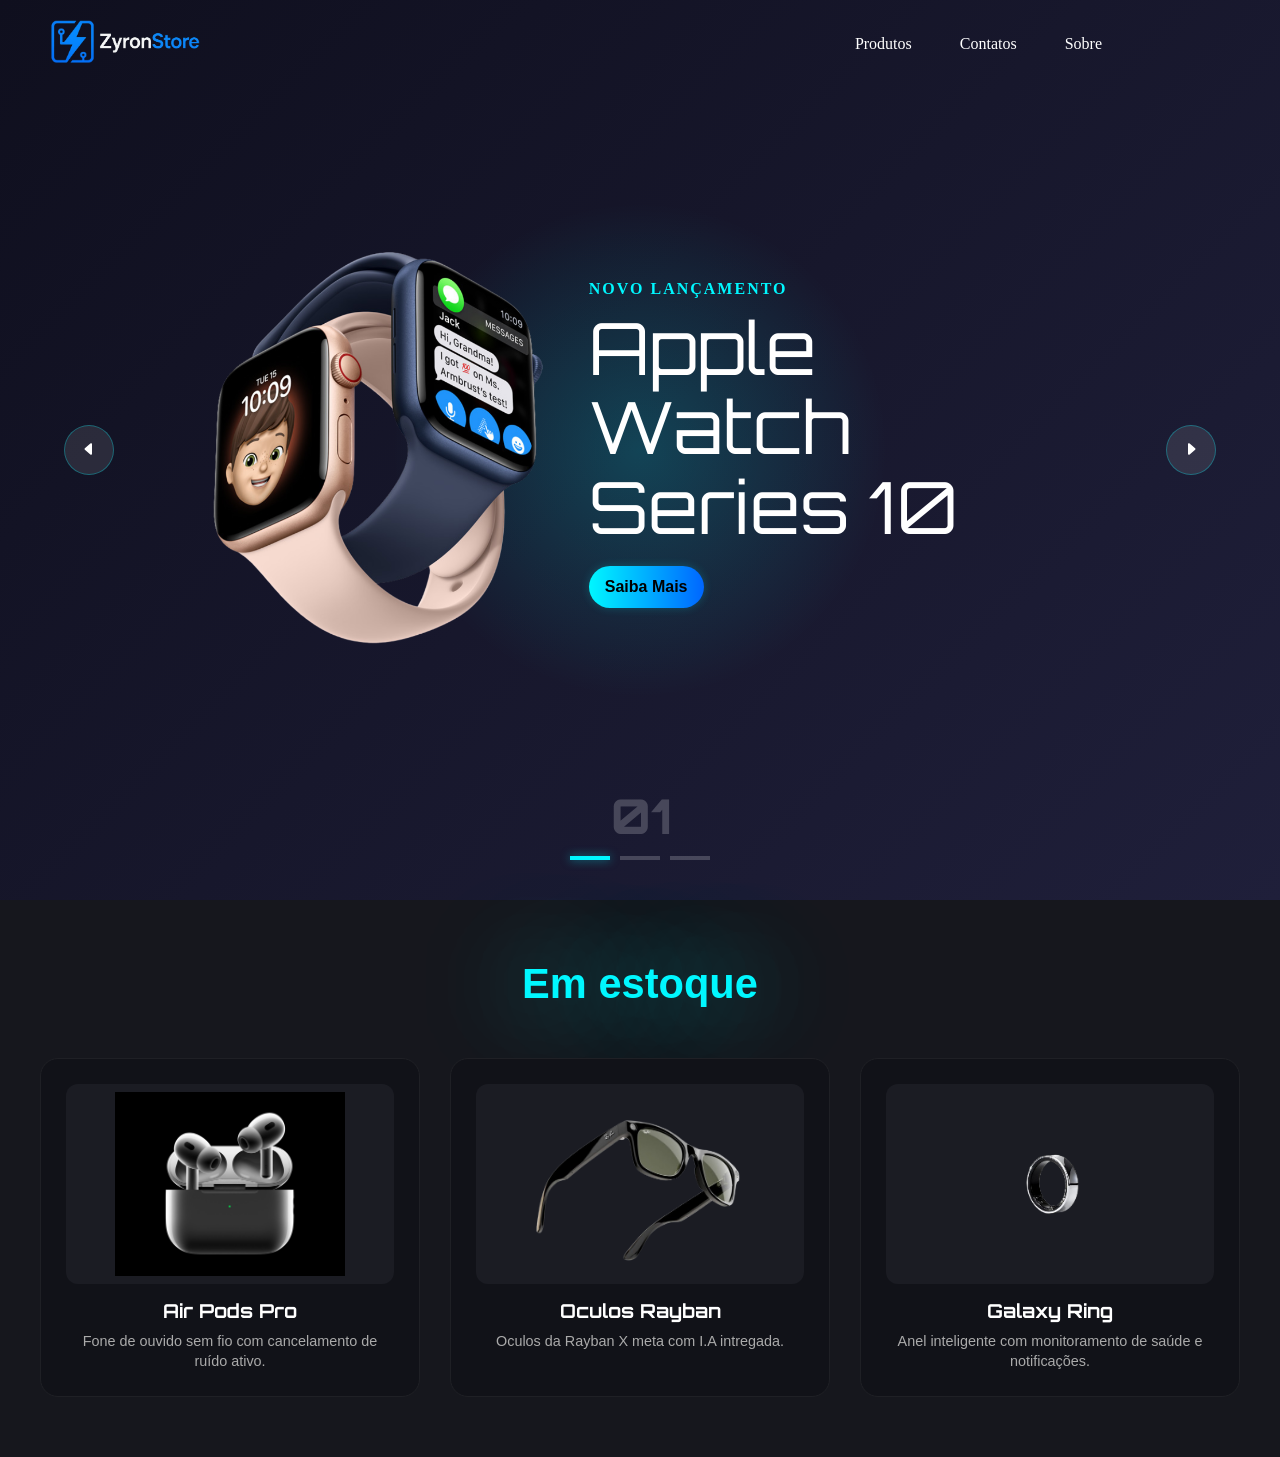
==== index.html @ 561b1f8f "Atualização" ====
<!DOCTYPE html>
<html lang="pt-BR">

<head>
    <meta charset="UTF-8">
    <meta name="viewport" content="width=device-width, initial-scale=1.0">
    <title>ZyronStore Garantia e Qualidade</title>
    <link rel="preconnect" href="https://fonts.googleapis.com">
    <link rel="preconnect" href="https://fonts.gstatic.com" crossorigin>
    <link href="https://fonts.googleapis.com/css2?family=Orbitron:wght@400..900&display=swap" rel="stylesheet">
    <link rel="stylesheet" href="styles.css">
</head>

<body>
    <header>
        <div class="logo"><a href="/index.html"><img src="./imagens/logo da zyron.png" alt="Logotipo"></a></div>
        <nav>
            <ul>
                <li>Produtos</li>
                <li>Contatos</li>
                <li>Sobre</li>
            </ul>
        </nav>
    </header>

    <main class="container">

        <div class="list">

            <div class="item active">
                <div class="product-img">
                    <img src="./imagens/apple-watch.png" alt="apple-watch">
                </div>
                <div class="content">
                    <p class="product-tag">Novo Lançamento</p>
                    <p class="product-nome">Apple Watch Series 10</p>
                    <button class="btn">Saiba Mais </button>

                    <div class="description" aria-hidden="true">
                        O Apple Watch Series 10 traz desempenho melhorado, tela mais brilhante e novos sensores de saúde.
                    </div>
                </div>
            </div>

            <div class="item">
                <div class="product-img">
                    <img src="./imagens/air-pods.png" alt="air-pods-max">
                </div>
                <div class="content">
                    <p class="product-tag">Novo Lançamento</p>
                    <p class="product-nome">Air Pods Max</p>
                    <button class="btn">Saiba Mais</button>

                    <div class="description" aria-hidden="true">
                        AirPods Max com cancelamento de ruído avançado, áudio espacial e ajuste confortável.
                    </div>
                </div>
            </div>

            <div class="item">
                <div class="product-img">
                    <img src="./imagens/vision-pro.png" alt="vision-pro">
                </div>
                <div class="content">
                    <p class="product-tag">Novo Lançamento</p>
                    <p class="product-nome">Vision Pro</p>
                    <button class="btn">Saiba Mais</button>

                    <div class="description" aria-hidden="true">
                        Vision Pro: experiência imersiva com resolução superior e controles intuitivos.
                    </div>
                </div>
            </div>
        </div>

        <div class="arrow">
            <button class="arrow-btn" id="prev">
                <svg xmlns="http://www.w3.org/2000/svg" width="16" height="16" fill="#ffffff"
                    class="bi bi-caret-left-fill" viewBox="0 0 16 16">
                    <path
                        d="m3.86 8.753 5.482 4.796c.646.566 1.658.106 1.658-.753V3.204a1 1 0 0 0-1.659-.753l-5.48 4.796a1 1 0 0 0 0 1.506z" />
                </svg>
            </button>

            <button class="arrow-btn" id="next">
                <svg xmlns="http://www.w3.org/2000/svg" width="16" height="16" fill="#ffffff"
                    class="bi bi-caret-right-fill" viewBox="0 0 16 16">
                    <path
                        d="m12.14 8.753-5.482 4.796c-.646.566-1.658.106-1.658-.753V3.204a1 1 0 0 1 1.659-.753l5.48 4.796a1 1 0 0 1 0 1.506z" />
                </svg>
            </button>
        </div>

        <div class="indicators">
            <div class="number">01</div>
            <div class="dots">
                <div class="dot active"></div>
                <div class="dot"></div>
                <div class="dot"></div>
            </div>
        </div>

<section class="estoque-section">
  <div class="estoque-container">

    <h2 class="estoque-title">Em estoque</h2>

    <div class="estoque-grid">

      <div class="produto-card">
        <div class="produto-img">
          <img src="/imagens/AirPodsPro.jpg" alt="Air Pods Pro">
        </div>

        <h3 class="produto-nome">Air Pods Pro</h3>

        <p class="produto-desc">
          Fone de ouvido sem fio com cancelamento de ruído ativo.
        </p>
      </div>

      <!-- Produto 2 -->
      <div class="produto-card">
        <div class="produto-img">
          <img src="/imagens/RayBan.png" alt="Oculos Rayban">
        </div>

        <h3 class="produto-nome">Oculos Rayban</h3>

        <p class="produto-desc">
          Oculos da Rayban X meta com I.A intregada.
        </p>
      </div>

      <!-- Produto 3 -->
      <div class="produto-card">
        <div class="produto-img">
          <img src="/imagens/GalaxyRing.png" alt="Galaxy Ring">
        </div>

        <h3 class="produto-nome">Galaxy Ring</h3>

        <p class="produto-desc">
            Anel inteligente com monitoramento de saúde e notificações.
        </p>
      </div>

    </div>
  </div>
</section>
    </main>
</body>
<script src="script.js"></script>

</html>
---- styles.css ----
* {
    margin: 0;
    padding: 0;
    box-sizing: border-box;
    list-style: none;
    font-family: "Montserrat" sans-serif;
}

body {
    background-color: #0f0f1e;
    color: #ffffff;
    font-size: 16px;

    /* Não deixa rolar pra baixo depois tira */

}

header {
    position: fixed;
    top: 0;
    width: 90vw;
    padding: 20px 50px;
    display: flex;
    justify-content: space-between;
    align-items: center;
    z-index: 3;

}


.container {
    height: 100vh;
    position: relative;
    background: linear-gradient(135deg, #0f0f1e 0%, #1f1f3a 100%);
    /* Não deixa rolar pra baixo depois tira */
}

.container::before {
    content: '';
    position: absolute;
    width: 500px;
    height: 500px;
    border-radius: 50%;
    background: radial-gradient(circle at center, rgba(0, 247, 255, 0.2) 0%, rgba(15, 15, 30, 0)70%);
    top: 50%;
    left: 50%;
    transform: translate(-50%, -50%);
    filter: bklur(50px);
    z-index: 1;
    animation: pulse 4s infinite alternate;
    /* Aquela parada do fundo ficar brilhando */
}


/*keyframes vamos usar muito, francisco <3*/
@keyframes pulse {
    0% {
        transform: translate(-50%, -50%) scale(0.8);
        opacity: 0.5;
    }

    100% {
        transform: translate(-50%, -50%) scale(1.5);
        opacity: 1;
    }
}

.list {
    width: 80%;
    height: 100%;
    margin: 0 auto;
    position: relative;
    z-index: 4; /* garante que botões recebam clicks se header estiver sobreposto */
}

.item {
    position: absolute;
    inset: 0;
    display: flex;
    justify-content: center;
    align-items: center;
    opacity: 0;
    transform: translateX(100vw);
    /*animaçao*/
    transition: transform 0.7s ease-in-out, opacity 0.7s ease-in-out;
}

.active {
    opacity: 1;
    transform: translateX(0);
    transition: transform 0.7s ease-in-out, opacity 0.7s ease-in-out;
}

.product-img {
    width: 45%;
    height: 100%;
    display: flex;
    justify-content: center;
    align-items: center;
    position: relative;
    z-index: 2;

    /*animaçao*/

}

.product-img img {
    max-width: 90%;
    max-height: 70%;
    filter: drop-shadow(0 0 30px) rgba(0, 247, 255, 0.3);

    /*animaçao*/
    transform: translateX(400px);
    opacity: 0;
    transition: transform 0.6s ease, opacity 0.6s ease;
    transition-delay: 0.5s;
}

.active .product-img img {
    opacity: 1;
    transform: translateX(0);
}

.content {
    width: 55%;
    padding-right: 80px;
    display: flex;
    align-items: flex-start;
    justify-content: center;
    z-index: 2;
    flex-direction: column;
}

.product-tag {
    font-size: 1rem;
    text-transform: uppercase;
    color: #00f7ff;
    font-weight: 600;
    letter-spacing: 2px;
    margin-bottom: 10px;

}

.product-nome {
    font-size: 4.5rem;
    font-family: 'Orbitron', sans-serif;
    line-height: 1.1;
    margin-bottom: 20px;
}

.logo img {
    width: 150px;
    cursor: pointer;
}

.btn {
    padding: 12px 16px;
    background: linear-gradient(90deg, #00f7ff, #0066ff);
    border-radius: 30px;
    color: #000;
    font-size: 1rem;
    font-weight: 600;
    cursor: pointer;
    border: none;
    transition: all 0.3s ease;
    box-shadow: 0 0 10px rgba(0, 247, 255, 0.2);
}

.btn.hidden {
    display: none !important;
}

.btn:hover {
    transform: scale(1.05);
    box-shadow: 0 0 20px rgba(0, 247, 255, 0.4);
}

.arrow {
    position: absolute;
    width: 90%;
    display: flex;
    justify-content: space-between;
    top: 50%;
    left: 50%;
    transform: translate(-50%, -50%);
    z-index: 5;
}

.arrow-btn {
    width: 50px;
    height: 50px;
    border-radius: 50%;
    cursor: pointer;
    background-color: rgba(255, 255, 255, 0.1);
    border: 1px solid rgba(0, 247, 255, 0.3);
}

.arrow-btn:hover {
    background-color: rgba(0, 247, 255, 0.2);
    box-shadow: 0 0 10px rgba(0, 247, 255, 0.5);
}

.indicators {
    position: absolute;
    bottom: 40px;
    left: 50%;
    transform: translateX(-50%);
    display: flex;
    flex-direction: column;
    align-items: center;
    gap: 10px;
    z-index: 5;
}

.number {
    font-family: 'Orbitron', sans-serif;
    font-size: 3rem;
    font-weight: 800;
    color: rgba(255, 255, 255, 0.2);

}

.dots {
    display: flex;
    gap: 10px;
}

.dot {
    width: 40px;
    height: 4px;
    border-radius: 2%;
    background-color: rgba(255, 255, 255, 0.2);
    cursor: pointer;
    transition: background-color 0.3s ease;
}

.dot.active {
    background-color: #00f7ff;
    box-shadow: 0 0 10px rgba(0, 247, 255, 0.5);
}

header nav ul {
    display: flex;
    gap: 48px;
}

header nav ul li {
    cursor: pointer;
    position: relative;
    padding: 5px 0;
}

header nav ul li::after {
    content: '';
    position: absolute;
    width: 0;
    height: 2px;
    background-color: #00f7ff;
    left: 0;
    bottom: 0;
    transition: width 0.5s ease;
}

header nav ul li:hover::after {
    width: 100%;
}

.description {
    max-height: 0;
    overflow: hidden;
    transition: max-height 300ms ease, opacity 300ms ease, transform 300ms ease;
    opacity: 0;
    transform: translateY(10px);
    color: #dcdcdc;
    margin-top: 12px;
    line-height: 1.4;
}

/* quando aberto, JS ajusta max-height inline; esta classe auxilia visual */
.item.expanded .description {
    opacity: 1;
    transform: translateY(0);
}


.estoque-section {
  width: 100%;
  padding: 60px 20px;
  background: #16171D;
}

.estoque-container {
  max-width: 1200px;
  margin: 0 auto;
  text-align: center;
}

.estoque-title {
  font-size: 2.6rem;
  font-weight: 700;
  color: #00f7ff;
  margin-bottom: 50px;
  text-shadow: 0 0 100px cyan;
  font-family: 'Montserrat', sans-serif;
}

.estoque-grid {
  display: grid;
  grid-template-columns: repeat(auto-fit, minmax(260px, 1fr));
  gap: 30px;
}

.produto-card {
  background: #111218;
  padding: 25px;
  border-radius: 18px;
  border: 1px solid #1f2025;
  transition: 0.3s ease;
  cursor: pointer;
}

.produto-card:hover {
  border-color: cyan;
  transform: translateY(-6px);
  box-shadow: 0 0 18px cyan;
}

.produto-img {
  width: 100%;
  height: 200px;
  background: #1b1c23;
  border-radius: 12px;
  overflow: hidden;
  display: flex;
  justify-content: center;
  align-items: center;
  margin-bottom: 15px;
}

.produto-img img {
  width: 70%;
  height: auto;
  object-fit: contain;
}

.produto-nome {
  font-size: 1.2rem;
  color: #fff;
  margin-bottom: 8px;
  font-family: 'Orbitron', sans-serif;
}

.produto-desc {
  font-size: 0.9rem;
  color: #aaa;
  line-height: 1.4;
  font-family: 'Montserrat', sans-serif;
}
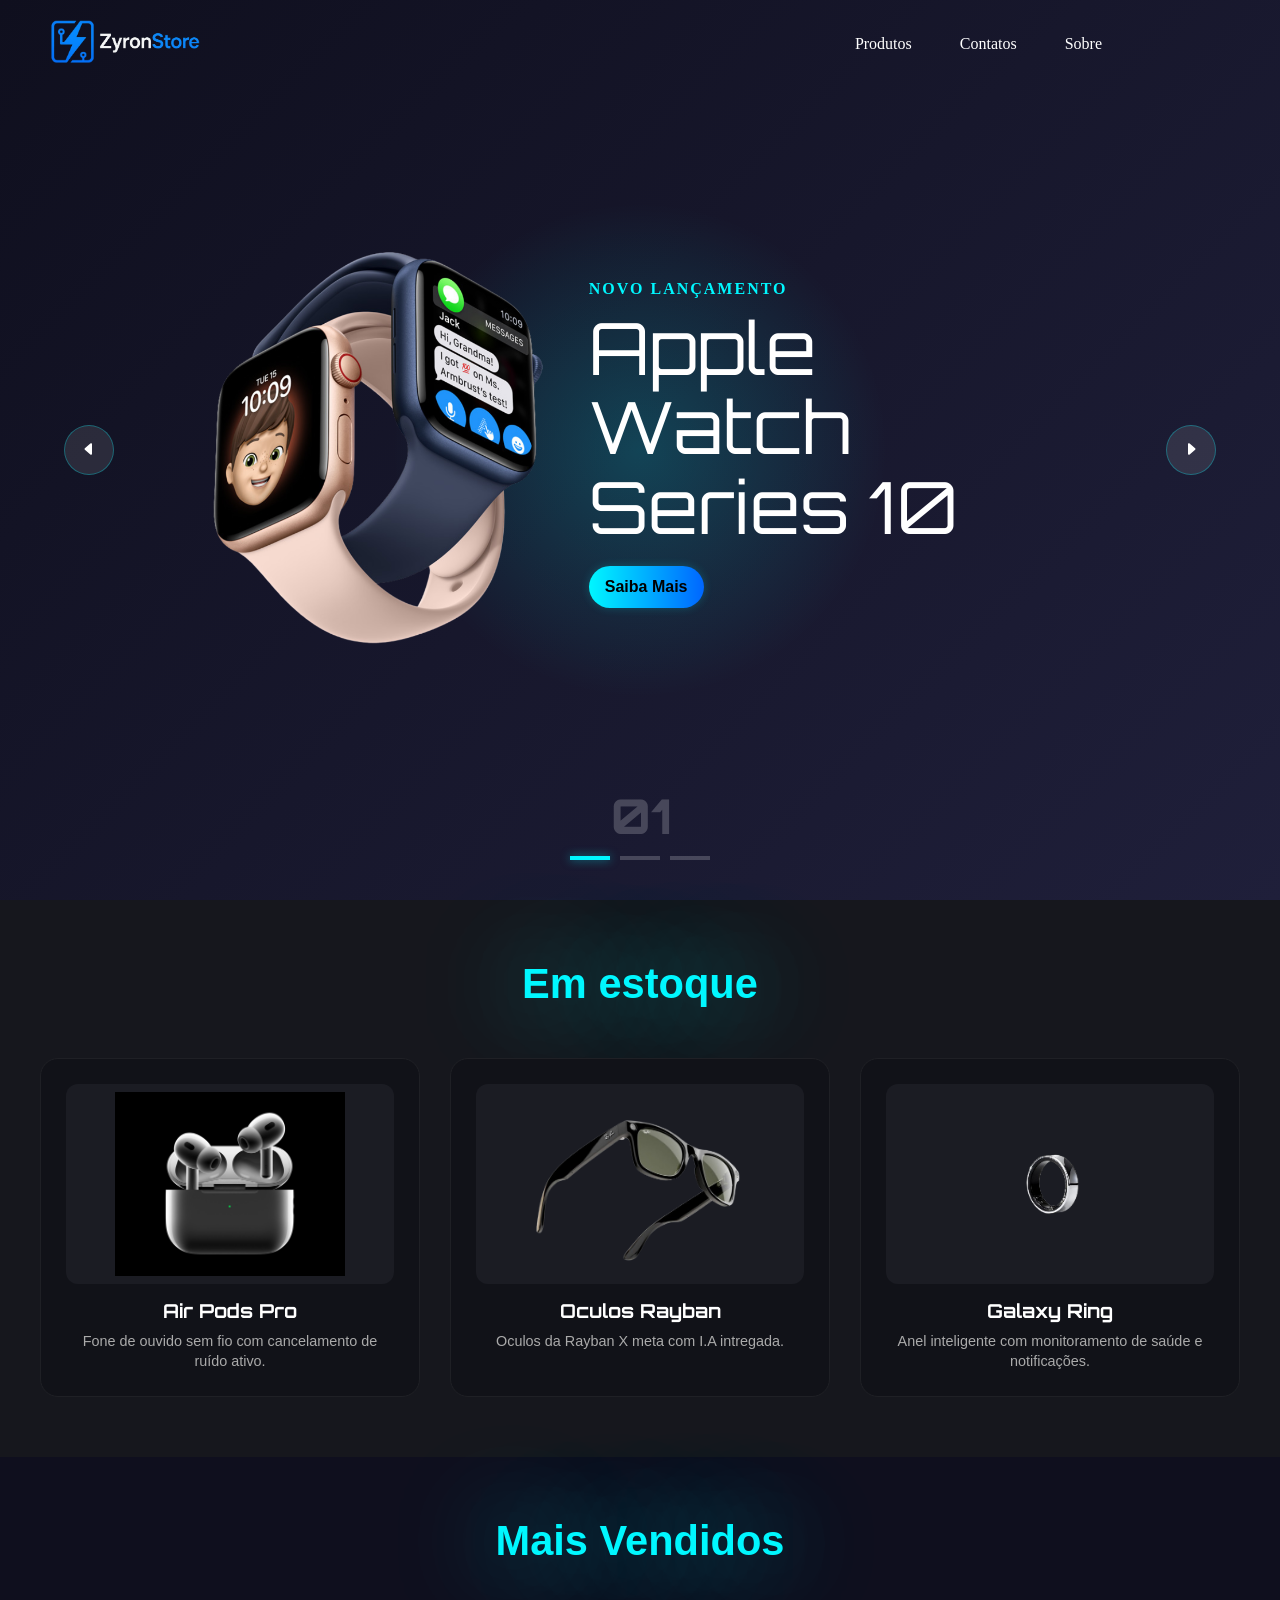
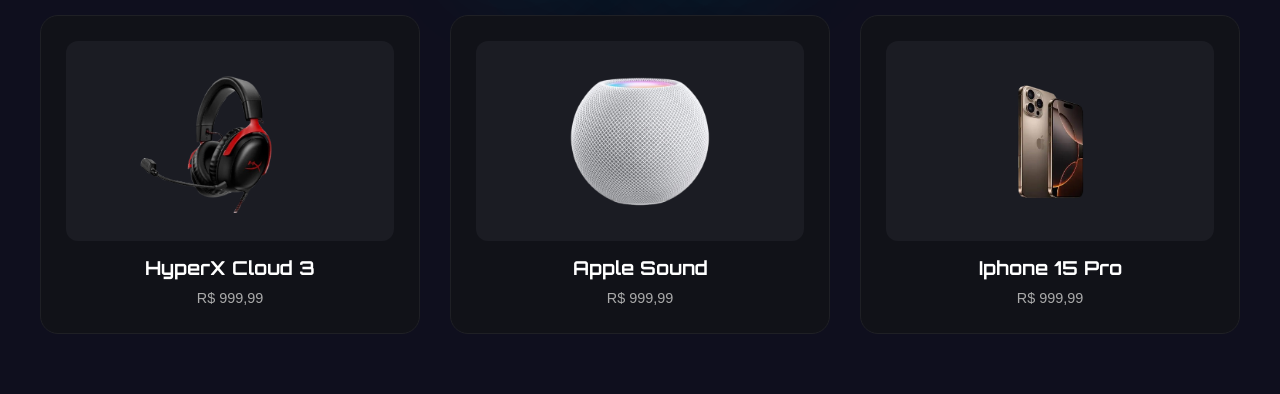
==== commit 36adba1f: "Add files via upload" ====
--- a/index.html
+++ b/index.html
@@ -13,7 +13,9 @@
 
 <body>
     <header>
-        <div class="logo"><a href="/index.html"><img src="./imagens/logo da zyron.png" alt="Logotipo"></a></div>
+        <div class="logo">
+            <a href="/index.html"><img src="./imagens/logo da zyron.png" alt="Logotipo"></a>
+        </div>
         <nav>
             <ul>
                 <li>Produtos</li>
@@ -37,7 +39,7 @@
                     <button class="btn">Saiba Mais </button>
 
                     <div class="description" aria-hidden="true">
-                        O Apple Watch Series 10 traz desempenho melhorado, tela mais brilhante e novos sensores de saúde.
+                        O AppleWatch Series 10 é o companheiro ideal para quem busca unir estilo, função e tecnologia no pulso. Com tela ampla de alta definição e design leve, ele proporciona conforto e elegância para o uso diário.
                     </div>
                 </div>
             </div>
@@ -52,7 +54,7 @@
                     <button class="btn">Saiba Mais</button>
 
                     <div class="description" aria-hidden="true">
-                        AirPods Max com cancelamento de ruído avançado, áudio espacial e ajuste confortável.
+                        Eleve sua experiência de áudio a um novo nível com o Apple AirPods Max, projetados para oferecer som de alta fidelidade, conforto premium e integração total com o ecossistema Apple.
                     </div>
                 </div>
             </div>
@@ -100,56 +102,96 @@
             </div>
         </div>
 
-<section class="estoque-section">
-  <div class="estoque-container">
+        <section class="estoque-section">
+            <div class="estoque-container">
 
-    <h2 class="estoque-title">Em estoque</h2>
+                <h2 class="estoque-title">Em estoque</h2>
 
-    <div class="estoque-grid">
+                <div class="estoque-grid">
 
-      <div class="produto-card">
-        <div class="produto-img">
-          <img src="/imagens/AirPodsPro.jpg" alt="Air Pods Pro">
-        </div>
+                    <div class="produto-card">
+                        <div class="produto-img">
+                            <img src="/imagens/AirPodsPro.jpg" alt="Air Pods Pro">
+                        </div>
 
-        <h3 class="produto-nome">Air Pods Pro</h3>
+                        <h3 class="produto-nome">Air Pods Pro</h3>
 
-        <p class="produto-desc">
-          Fone de ouvido sem fio com cancelamento de ruído ativo.
-        </p>
-      </div>
+                        <p class="produto-desc">
+                            Fone de ouvido sem fio com cancelamento de ruído ativo.
+                        </p>
+                    </div>
 
-      <!-- Produto 2 -->
-      <div class="produto-card">
-        <div class="produto-img">
-          <img src="/imagens/RayBan.png" alt="Oculos Rayban">
-        </div>
+                    <!-- Produto 2 -->
+                    <div class="produto-card">
+                        <div class="produto-img">
+                            <img src="/imagens/RayBan.png" alt="Oculos Rayban">
+                        </div>
 
-        <h3 class="produto-nome">Oculos Rayban</h3>
+                        <h3 class="produto-nome">Oculos Rayban</h3>
 
-        <p class="produto-desc">
-          Oculos da Rayban X meta com I.A intregada.
-        </p>
-      </div>
+                        <p class="produto-desc">
+                            Oculos da Rayban X meta com I.A intregada.
+                        </p>
+                    </div>
 
-      <!-- Produto 3 -->
-      <div class="produto-card">
-        <div class="produto-img">
-          <img src="/imagens/GalaxyRing.png" alt="Galaxy Ring">
-        </div>
+                    <!-- Produto 3 -->
+                    <div class="produto-card">
+                        <div class="produto-img">
+                            <img src="/imagens/GalaxyRing.png" alt="Galaxy Ring">
+                        </div>
 
-        <h3 class="produto-nome">Galaxy Ring</h3>
+                        <h3 class="produto-nome">Galaxy Ring</h3>
 
-        <p class="produto-desc">
-            Anel inteligente com monitoramento de saúde e notificações.
-        </p>
-      </div>
+                        <p class="produto-desc">
+                            Anel inteligente com monitoramento de saúde e notificações.
+                        </p>
+                    </div>
 
-    </div>
-  </div>
-</section>
+                </div>
+            </div>
+        </section>
+
+        <section class="vendidos-section">
+            <div class="vendidos-container">
+                <h2 class="vendidos-titulo">
+                    Mais Vendidos
+                </h2>
+                <div class="vendidos-grid">
+                    <div class="vendidos-card">
+                        <div class="vendidos-img">
+                            <img src="./imagens/fone.png" alt="Hyperx cloud 3">
+                        </div>
+                        <h3 class="vendidos-nome">HyperX Cloud 3</h3>
+                        <p class="vendidos-preco">
+                            R$ 999,99
+                            <!--mudar o preço dps-->
+                        </p>
+                    </div>
+                    <div class="vendidos-card">
+                        <div class="vendidos-img">
+                            <img src="./imagens/apple_sound.png" alt="apple sound">
+                        </div>
+                        <h3 class="vendidos-nome">Apple Sound</h3>
+                        <p class="vendidos-preco">
+                            R$ 999,99
+                            <!--mudar o preço dps-->
+                        </p>
+                    </div>
+                    <div class="vendidos-card">
+                        <div class="vendidos-img">
+                            <img src="./imagens/iphone.png" alt="iphone">
+                        </div>
+                        <h3 class="vendidos-nome">Iphone 15 Pro</h3>
+                        <p class="vendidos-preco">
+                            R$ 999,99
+                            <!--mudar o preço dps-->
+                        </p>
+                    </div>
+                </div>
+            </div>
+        </section>
     </main>
 </body>
 <script src="script.js"></script>
 
-</html>
+</html>
--- a/styles.css
+++ b/styles.css
@@ -10,9 +10,8 @@
     background-color: #0f0f1e;
     color: #ffffff;
     font-size: 16px;
-
+    overflow-x: hidden;
     /* Não deixa rolar pra baixo depois tira */
-
 }
 
 header {
@@ -24,9 +23,7 @@
     justify-content: space-between;
     align-items: center;
     z-index: 3;
-
-}
-
+}
 
 .container {
     height: 100vh;
@@ -53,12 +50,12 @@
 
 
 /*keyframes vamos usar muito, francisco <3*/
+
 @keyframes pulse {
     0% {
         transform: translate(-50%, -50%) scale(0.8);
         opacity: 0.5;
     }
-
     100% {
         transform: translate(-50%, -50%) scale(1.5);
         opacity: 1;
@@ -70,7 +67,8 @@
     height: 100%;
     margin: 0 auto;
     position: relative;
-    z-index: 4; /* garante que botões recebam clicks se header estiver sobreposto */
+    z-index: 4;
+    /* garante que botões recebam clicks se header estiver sobreposto */
 }
 
 .item {
@@ -99,16 +97,13 @@
     align-items: center;
     position: relative;
     z-index: 2;
-
     /*animaçao*/
-
 }
 
 .product-img img {
     max-width: 90%;
     max-height: 70%;
     filter: drop-shadow(0 0 30px) rgba(0, 247, 255, 0.3);
-
     /*animaçao*/
     transform: translateX(400px);
     opacity: 0;
@@ -138,7 +133,6 @@
     font-weight: 600;
     letter-spacing: 2px;
     margin-bottom: 10px;
-
 }
 
 .product-nome {
@@ -217,7 +211,6 @@
     font-size: 3rem;
     font-weight: 800;
     color: rgba(255, 255, 255, 0.2);
-
 }
 
 .dots {
@@ -276,83 +269,158 @@
     line-height: 1.4;
 }
 
+
 /* quando aberto, JS ajusta max-height inline; esta classe auxilia visual */
+
 .item.expanded .description {
     opacity: 1;
     transform: translateY(0);
 }
 
-
 .estoque-section {
-  width: 100%;
-  padding: 60px 20px;
-  background: #16171D;
+    width: 100%;
+    padding: 60px 20px;
+    background: #16171D;
 }
 
 .estoque-container {
-  max-width: 1200px;
-  margin: 0 auto;
-  text-align: center;
+    max-width: 1200px;
+    margin: 0 auto;
+    text-align: center;
 }
 
 .estoque-title {
-  font-size: 2.6rem;
-  font-weight: 700;
-  color: #00f7ff;
-  margin-bottom: 50px;
-  text-shadow: 0 0 100px cyan;
-  font-family: 'Montserrat', sans-serif;
+    font-size: 2.6rem;
+    font-weight: 700;
+    color: #00f7ff;
+    margin-bottom: 50px;
+    text-shadow: 0 0 100px cyan;
+    font-family: 'Montserrat', sans-serif;
 }
 
 .estoque-grid {
-  display: grid;
-  grid-template-columns: repeat(auto-fit, minmax(260px, 1fr));
-  gap: 30px;
+    display: grid;
+    grid-template-columns: repeat(auto-fit, minmax(260px, 1fr));
+    gap: 30px;
 }
 
 .produto-card {
-  background: #111218;
-  padding: 25px;
-  border-radius: 18px;
-  border: 1px solid #1f2025;
-  transition: 0.3s ease;
-  cursor: pointer;
+    background: #111218;
+    padding: 25px;
+    border-radius: 18px;
+    border: 1px solid #1f2025;
+    transition: 0.3s ease;
+    cursor: pointer;
 }
 
 .produto-card:hover {
-  border-color: cyan;
-  transform: translateY(-6px);
-  box-shadow: 0 0 18px cyan;
+    border-color: cyan;
+    transform: translateY(-6px);
+    box-shadow: 0 0 18px cyan;
 }
 
 .produto-img {
-  width: 100%;
-  height: 200px;
-  background: #1b1c23;
-  border-radius: 12px;
-  overflow: hidden;
-  display: flex;
-  justify-content: center;
-  align-items: center;
-  margin-bottom: 15px;
+    width: 100%;
+    height: 200px;
+    background: #1b1c23;
+    border-radius: 12px;
+    overflow: hidden;
+    display: flex;
+    justify-content: center;
+    align-items: center;
+    margin-bottom: 15px;
 }
 
 .produto-img img {
-  width: 70%;
-  height: auto;
-  object-fit: contain;
+    width: 70%;
+    height: auto;
+    object-fit: contain;
 }
 
 .produto-nome {
-  font-size: 1.2rem;
-  color: #fff;
-  margin-bottom: 8px;
-  font-family: 'Orbitron', sans-serif;
+    font-size: 1.2rem;
+    color: #fff;
+    margin-bottom: 8px;
+    font-family: 'Orbitron', sans-serif;
 }
 
 .produto-desc {
-  font-size: 0.9rem;
-  color: #aaa;
-  line-height: 1.4;
-  font-family: 'Montserrat', sans-serif;
-}
+    font-size: 0.9rem;
+    color: #aaa;
+    line-height: 1.4;
+    font-family: 'Montserrat', sans-serif;
+}
+
+.vendidos-section {
+    width: 100%;
+    padding: 60px 20px;
+    background: #0f0f1e;
+}
+
+.vendidos-container {
+    max-width: 1200px;
+    margin: 0 auto;
+    text-align: center;
+}
+
+.vendidos-titulo {
+    font-size: 2.6rem;
+    font-weight: 700;
+    color: #00f7ff;
+    margin-bottom: 50px;
+    text-shadow: 0 0 100px cyan;
+    font-family: 'Montserrat', sans-serif;
+}
+
+.vendidos-grid {
+    display: grid;
+    grid-template-columns: repeat(auto-fit, minmax(260px, 1fr));
+    gap: 30px;
+}
+
+.vendidos-card {
+    background: #111218;
+    padding: 25px;
+    border-radius: 18px;
+    border: 1px solid #1f2025;
+    transition: 0.3s ease;
+    cursor: pointer;
+}
+
+.vendidos-card:hover {
+    border-color: cyan;
+    transform: translateY(-6px);
+    box-shadow: 0 0 18px cyan;
+}
+
+.vendidos-img {
+    width: 100%;
+    height: 200px;
+    background: #1b1c23;
+    border-radius: 12px;
+    overflow: hidden;
+    display: flex;
+    justify-content: center;
+    align-items: center;
+    margin-bottom: 15px;
+}
+
+.vendidos-img img {
+    width: 70%;
+    height: auto;
+    object-fit: contain;
+}
+
+.vendidos-nome {
+    font-size: 1.2rem;
+    color: #fff;
+    margin-bottom: 8px;
+    font-family: 'Orbitron', sans-serif;
+}
+
+.vendidos-preco {
+    font-size: 0.9rem;
+    color: #aaa;
+    line-height: 1.4;
+    font-family: 'Montserrat', sans-serif;
+}
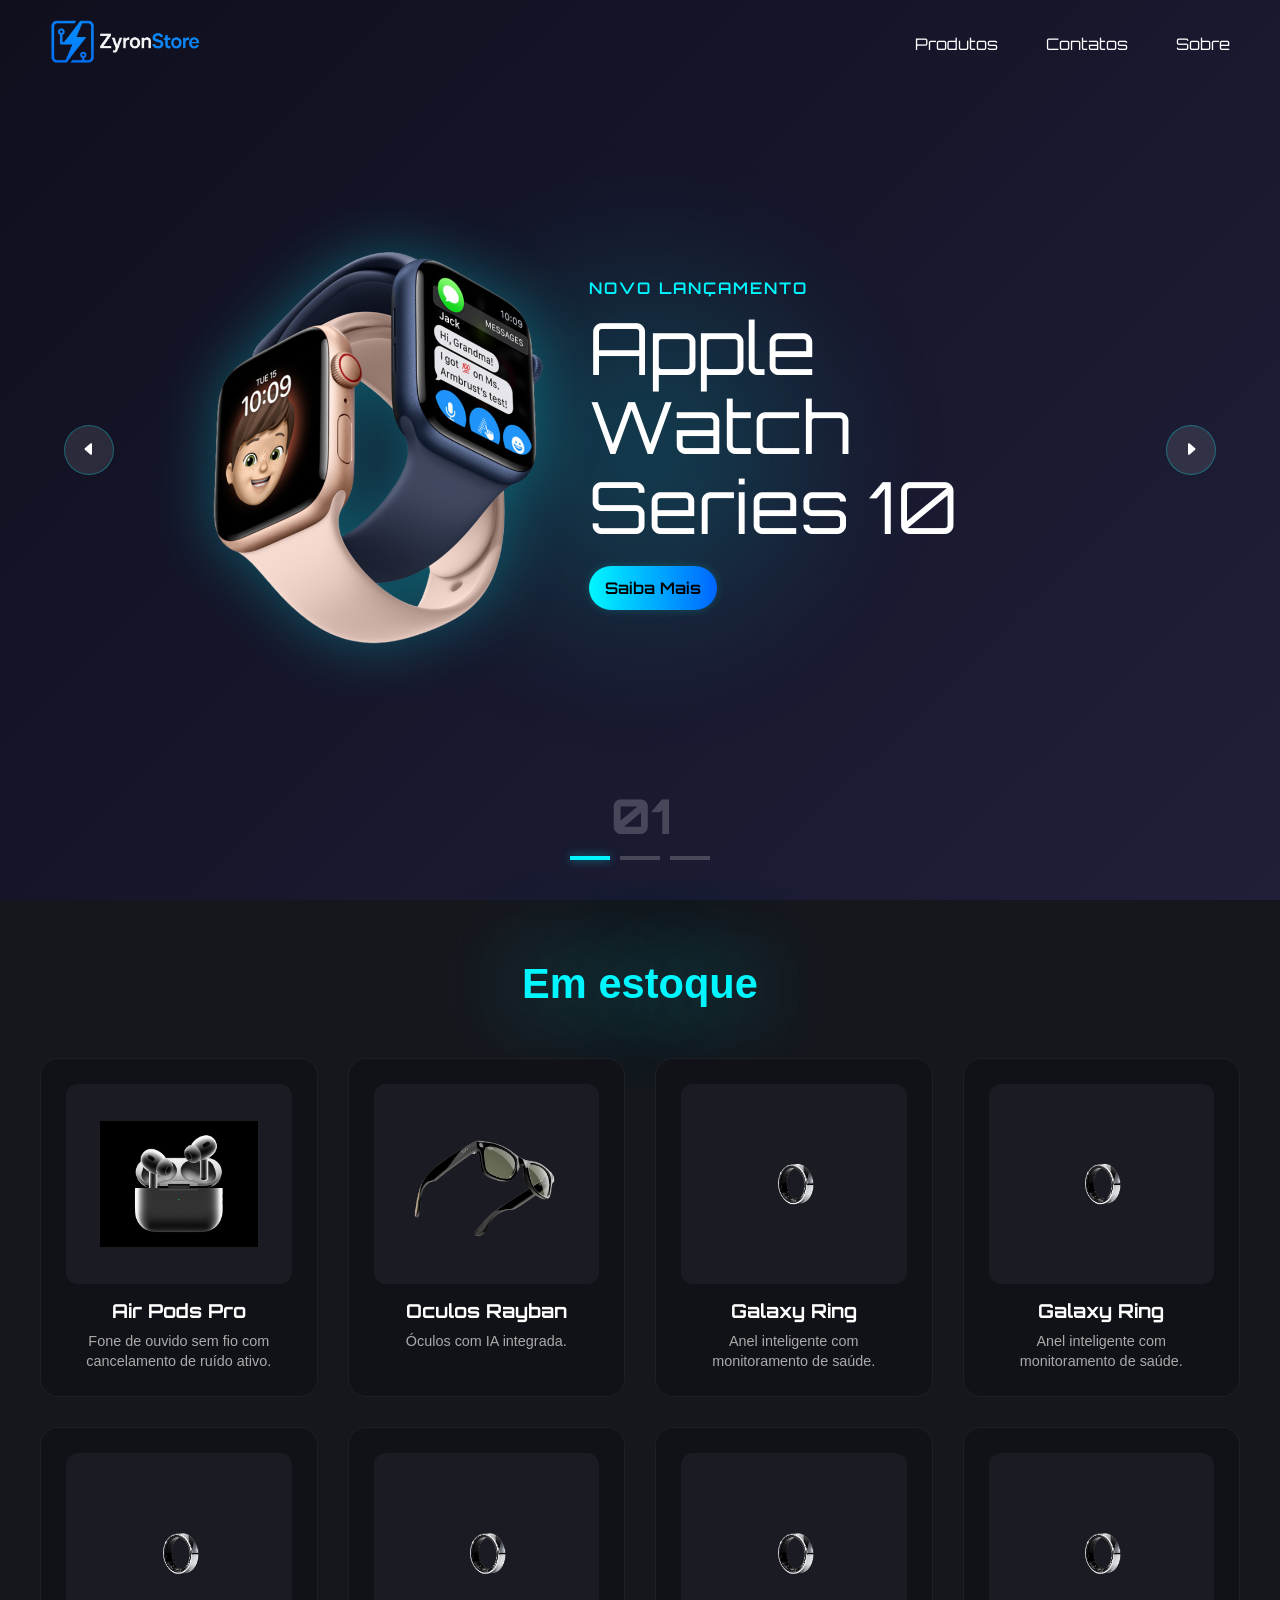
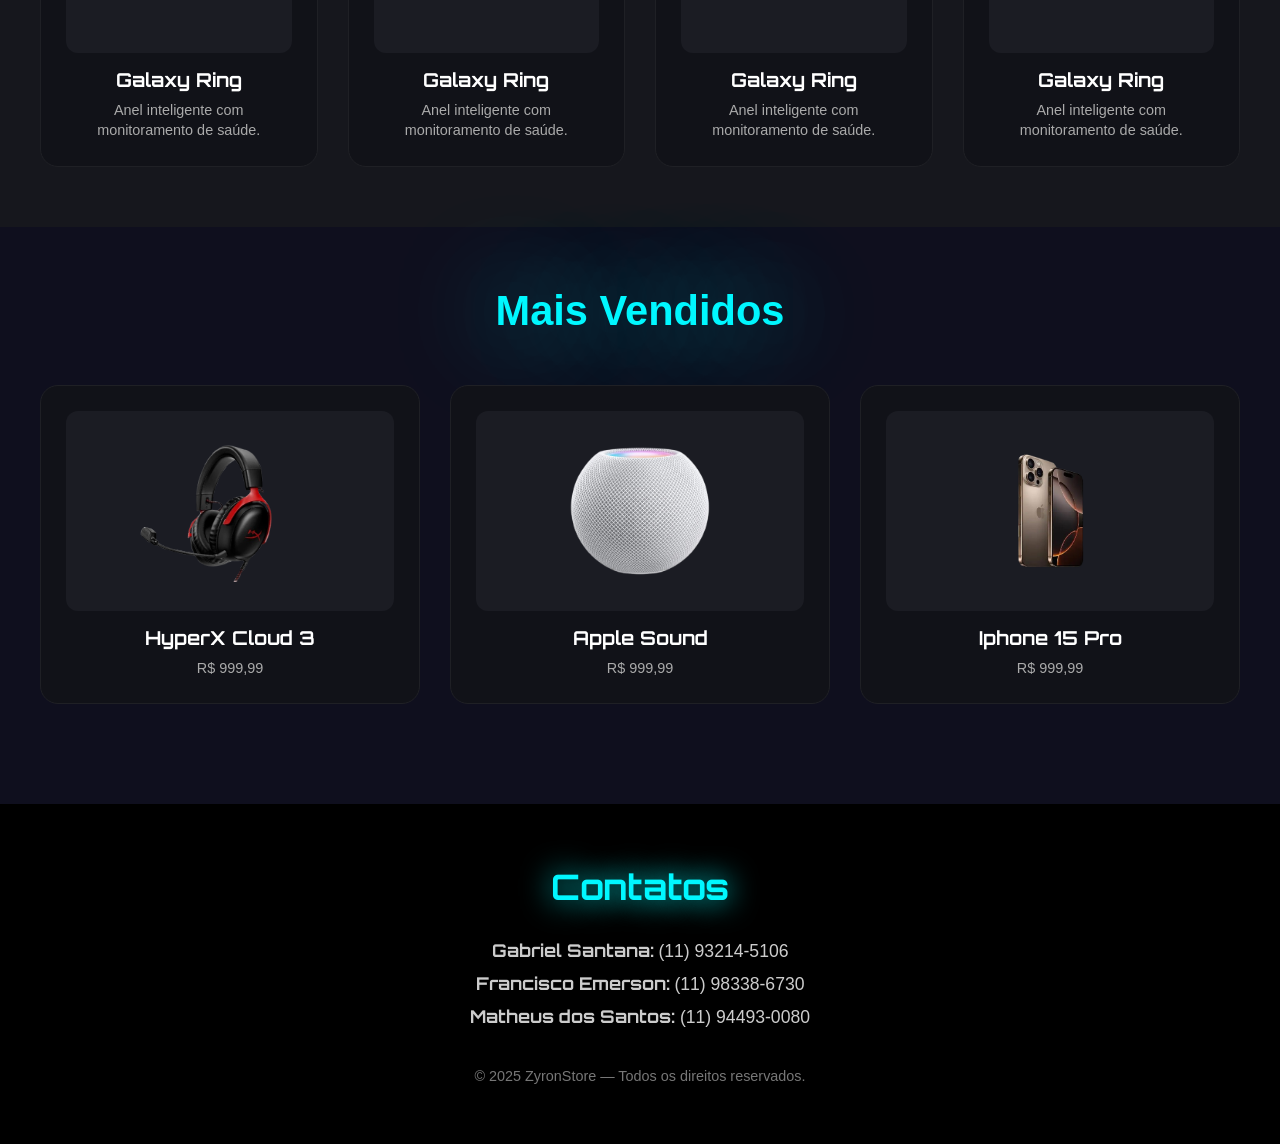
==== commit 2a29db78: "Add files via upload" ====
--- a/index.html
+++ b/index.html
@@ -18,8 +18,8 @@
         </div>
         <nav>
             <ul>
-                <li>Produtos</li>
-                <li>Contatos</li>
+                <li id="btn-produtos">Produtos</li>
+                <li id="btn-contatos">Contatos</li>
                 <li>Sobre</li>
             </ul>
         </nav>
@@ -39,7 +39,7 @@
                     <button class="btn">Saiba Mais </button>
 
                     <div class="description" aria-hidden="true">
-                        O AppleWatch Series 10 é o companheiro ideal para quem busca unir estilo, função e tecnologia no pulso. Com tela ampla de alta definição e design leve, ele proporciona conforto e elegância para o uso diário.
+                        O AppleWatch Series 10 é o companheiro ideal para quem busca unir estilo, função e tecnologia no pulso.
                     </div>
                 </div>
             </div>
@@ -54,7 +54,7 @@
                     <button class="btn">Saiba Mais</button>
 
                     <div class="description" aria-hidden="true">
-                        Eleve sua experiência de áudio a um novo nível com o Apple AirPods Max, projetados para oferecer som de alta fidelidade, conforto premium e integração total com o ecossistema Apple.
+                        Eleve sua experiência de áudio com o Apple AirPods Max.
                     </div>
                 </div>
             </div>
@@ -69,7 +69,7 @@
                     <button class="btn">Saiba Mais</button>
 
                     <div class="description" aria-hidden="true">
-                        Vision Pro: experiência imersiva com resolução superior e controles intuitivos.
+                        Vision Pro: experiência imersiva com resolução superior.
                     </div>
                 </div>
             </div>
@@ -102,7 +102,7 @@
             </div>
         </div>
 
-        <section class="estoque-section">
+        <section id="estoque" class="estoque-section">
             <div class="estoque-container">
 
                 <h2 class="estoque-title">Em estoque</h2>
@@ -113,39 +113,61 @@
                         <div class="produto-img">
                             <img src="/imagens/AirPodsPro.jpg" alt="Air Pods Pro">
                         </div>
-
                         <h3 class="produto-nome">Air Pods Pro</h3>
-
-                        <p class="produto-desc">
-                            Fone de ouvido sem fio com cancelamento de ruído ativo.
-                        </p>
-                    </div>
-
-                    <!-- Produto 2 -->
+                        <p class="produto-desc">Fone de ouvido sem fio com cancelamento de ruído ativo.</p>
+                    </div>
+
                     <div class="produto-card">
                         <div class="produto-img">
                             <img src="/imagens/RayBan.png" alt="Oculos Rayban">
                         </div>
-
                         <h3 class="produto-nome">Oculos Rayban</h3>
-
-                        <p class="produto-desc">
-                            Oculos da Rayban X meta com I.A intregada.
-                        </p>
-                    </div>
-
-                    <!-- Produto 3 -->
-                    <div class="produto-card">
-                        <div class="produto-img">
-                            <img src="/imagens/GalaxyRing.png" alt="Galaxy Ring">
-                        </div>
-
-                        <h3 class="produto-nome">Galaxy Ring</h3>
-
-                        <p class="produto-desc">
-                            Anel inteligente com monitoramento de saúde e notificações.
-                        </p>
-                    </div>
+                        <p class="produto-desc">Óculos com IA integrada.</p>
+                    </div>
+
+                    <div class="produto-card">
+                        <div class="produto-img">
+                            <img src="/imagens/GalaxyRing.png" alt="Galaxy Ring">
+                        </div>
+                        <h3 class="produto-nome">Galaxy Ring</h3>
+                        <p class="produto-desc">Anel inteligente com monitoramento de saúde.</p>
+                    </div>
+                    <div class="produto-card">
+                        <div class="produto-img">
+                            <img src="/imagens/GalaxyRing.png" alt="Galaxy Ring">
+                        </div>
+                        <h3 class="produto-nome">Galaxy Ring</h3>
+                        <p class="produto-desc">Anel inteligente com monitoramento de saúde.</p>
+                    </div>
+                    <div class="produto-card">
+                        <div class="produto-img">
+                            <img src="/imagens/GalaxyRing.png" alt="Galaxy Ring">
+                        </div>
+                        <h3 class="produto-nome">Galaxy Ring</h3>
+                        <p class="produto-desc">Anel inteligente com monitoramento de saúde.</p>
+                    </div>
+                    <div class="produto-card">
+                        <div class="produto-img">
+                            <img src="/imagens/GalaxyRing.png" alt="Galaxy Ring">
+                        </div>
+                        <h3 class="produto-nome">Galaxy Ring</h3>
+                        <p class="produto-desc">Anel inteligente com monitoramento de saúde.</p>
+                    </div>
+                    <div class="produto-card">
+                        <div class="produto-img">
+                            <img src="/imagens/GalaxyRing.png" alt="Galaxy Ring">
+                        </div>
+                        <h3 class="produto-nome">Galaxy Ring</h3>
+                        <p class="produto-desc">Anel inteligente com monitoramento de saúde.</p>
+                    </div>
+                    <div class="produto-card">
+                        <div class="produto-img">
+                            <img src="/imagens/GalaxyRing.png" alt="Galaxy Ring">
+                        </div>
+                        <h3 class="produto-nome">Galaxy Ring</h3>
+                        <p class="produto-desc">Anel inteligente com monitoramento de saúde.</p>
+                    </div>
+
 
                 </div>
             </div>
@@ -153,45 +175,51 @@
 
         <section class="vendidos-section">
             <div class="vendidos-container">
-                <h2 class="vendidos-titulo">
-                    Mais Vendidos
-                </h2>
+                <h2 class="vendidos-titulo">Mais Vendidos</h2>
+
                 <div class="vendidos-grid">
                     <div class="vendidos-card">
                         <div class="vendidos-img">
                             <img src="./imagens/fone.png" alt="Hyperx cloud 3">
                         </div>
                         <h3 class="vendidos-nome">HyperX Cloud 3</h3>
-                        <p class="vendidos-preco">
-                            R$ 999,99
-                            <!--mudar o preço dps-->
-                        </p>
-                    </div>
+                        <p class="vendidos-preco">R$ 999,99</p>
+                    </div>
+
                     <div class="vendidos-card">
                         <div class="vendidos-img">
                             <img src="./imagens/apple_sound.png" alt="apple sound">
                         </div>
                         <h3 class="vendidos-nome">Apple Sound</h3>
-                        <p class="vendidos-preco">
-                            R$ 999,99
-                            <!--mudar o preço dps-->
-                        </p>
-                    </div>
+                        <p class="vendidos-preco">R$ 999,99</p>
+                    </div>
+
                     <div class="vendidos-card">
                         <div class="vendidos-img">
                             <img src="./imagens/iphone.png" alt="iphone">
                         </div>
                         <h3 class="vendidos-nome">Iphone 15 Pro</h3>
-                        <p class="vendidos-preco">
-                            R$ 999,99
-                            <!--mudar o preço dps-->
-                        </p>
+                        <p class="vendidos-preco">R$ 999,99</p>
                     </div>
                 </div>
             </div>
         </section>
+<footer id="contatos" class="footer">
+    <div class="footer-container">
+        <h2 class="footer-title">Contatos</h2>
+
+        <div class="footer-info">
+            <p><strong>Gabriel Santana:</strong> (11) 93214-5106</p>
+            <p><strong>Francisco Emerson:</strong> (11) 98338-6730</p>
+            <p><strong>Matheus dos Santos:</strong> (11) 94493-0080</p>
+        </div>
+
+        <p class="footer-copy">© 2025 ZyronStore — Todos os direitos reservados.</p>
+    </div>
+
     </main>
 </body>
+
 <script src="script.js"></script>
 
-</html>+</html>
--- a/styles.css
+++ b/styles.css
@@ -3,7 +3,7 @@
     padding: 0;
     box-sizing: border-box;
     list-style: none;
-    font-family: "Montserrat" sans-serif;
+    font-family: 'Orbitron', sans-serif;
 }
 
 body {
@@ -11,25 +11,26 @@
     color: #ffffff;
     font-size: 16px;
     overflow-x: hidden;
-    /* Não deixa rolar pra baixo depois tira */
-}
-
+}
+
+/* HEADER - corrigido */
 header {
     position: fixed;
     top: 0;
-    width: 90vw;
+    width: 100%;
     padding: 20px 50px;
     display: flex;
     justify-content: space-between;
     align-items: center;
-    z-index: 3;
+    z-index: 9999; /* garante que header fica sempre clicável */
+    pointer-events: auto;
+    background: transparent;
 }
 
 .container {
     height: 100vh;
     position: relative;
     background: linear-gradient(135deg, #0f0f1e 0%, #1f1f3a 100%);
-    /* Não deixa rolar pra baixo depois tira */
 }
 
 .container::before {
@@ -42,14 +43,10 @@
     top: 50%;
     left: 50%;
     transform: translate(-50%, -50%);
-    filter: bklur(50px);
+    filter: blur(50px);
     z-index: 1;
     animation: pulse 4s infinite alternate;
-    /* Aquela parada do fundo ficar brilhando */
-}
-
-
-/*keyframes vamos usar muito, francisco <3*/
+}
 
 @keyframes pulse {
     0% {
@@ -62,13 +59,25 @@
     }
 }
 
+/* RESOLUÇÃO DO PROBLEMA DE CLIQUE */
 .list {
     width: 80%;
     height: 100%;
     margin: 0 auto;
     position: relative;
     z-index: 4;
-    /* garante que botões recebam clicks se header estiver sobreposto */
+    pointer-events: none; /* slide não bloqueia mais o header */
+}
+
+/* elementos internos continuam clicáveis */
+.item,
+.product-img,
+.product-img img,
+.content,
+.btn,
+.arrow,
+.indicators {
+    pointer-events: auto;
 }
 
 .item {
@@ -79,14 +88,12 @@
     align-items: center;
     opacity: 0;
     transform: translateX(100vw);
-    /*animaçao*/
     transition: transform 0.7s ease-in-out, opacity 0.7s ease-in-out;
 }
 
 .active {
     opacity: 1;
     transform: translateX(0);
-    transition: transform 0.7s ease-in-out, opacity 0.7s ease-in-out;
 }
 
 .product-img {
@@ -96,15 +103,12 @@
     justify-content: center;
     align-items: center;
     position: relative;
-    z-index: 2;
-    /*animaçao*/
 }
 
 .product-img img {
     max-width: 90%;
     max-height: 70%;
-    filter: drop-shadow(0 0 30px) rgba(0, 247, 255, 0.3);
-    /*animaçao*/
+    filter: drop-shadow(0 0 30px rgba(0, 247, 255, 0.3));
     transform: translateX(400px);
     opacity: 0;
     transition: transform 0.6s ease, opacity 0.6s ease;
@@ -122,7 +126,6 @@
     display: flex;
     align-items: flex-start;
     justify-content: center;
-    z-index: 2;
     flex-direction: column;
 }
 
@@ -158,10 +161,6 @@
     border: none;
     transition: all 0.3s ease;
     box-shadow: 0 0 10px rgba(0, 247, 255, 0.2);
-}
-
-.btn.hidden {
-    display: none !important;
 }
 
 .btn:hover {
@@ -269,13 +268,12 @@
     line-height: 1.4;
 }
 
-
-/* quando aberto, JS ajusta max-height inline; esta classe auxilia visual */
-
 .item.expanded .description {
     opacity: 1;
     transform: translateY(0);
 }
+
+/* ESTOQUE */
 
 .estoque-section {
     width: 100%;
@@ -423,4 +421,40 @@
     color: #aaa;
     line-height: 1.4;
     font-family: 'Montserrat', sans-serif;
-}+}
+
+/* FOOTER */
+
+.footer {
+    background: #000;
+    padding: 60px 20px;
+    text-align: center;
+    margin-top: 40px;
+}
+
+.footer-container {
+    max-width: 900px;
+    margin: 0 auto;
+}
+
+.footer-title {
+    font-size: 2.2rem;
+    color: #00f7ff;
+    margin-bottom: 30px;
+    font-family: 'Orbitron', sans-serif;
+    text-shadow: 0 0 30px cyan;
+}
+
+.footer-info p {
+    font-size: 1.1rem;
+    margin: 10px 0;
+    color: #ccc;
+    font-family: 'Montserrat', sans-serif;
+}
+
+.footer-copy {
+    margin-top: 40px;
+    font-size: 0.9rem;
+    color: #777;
+    font-family: 'Montserrat', sans-serif;
+}
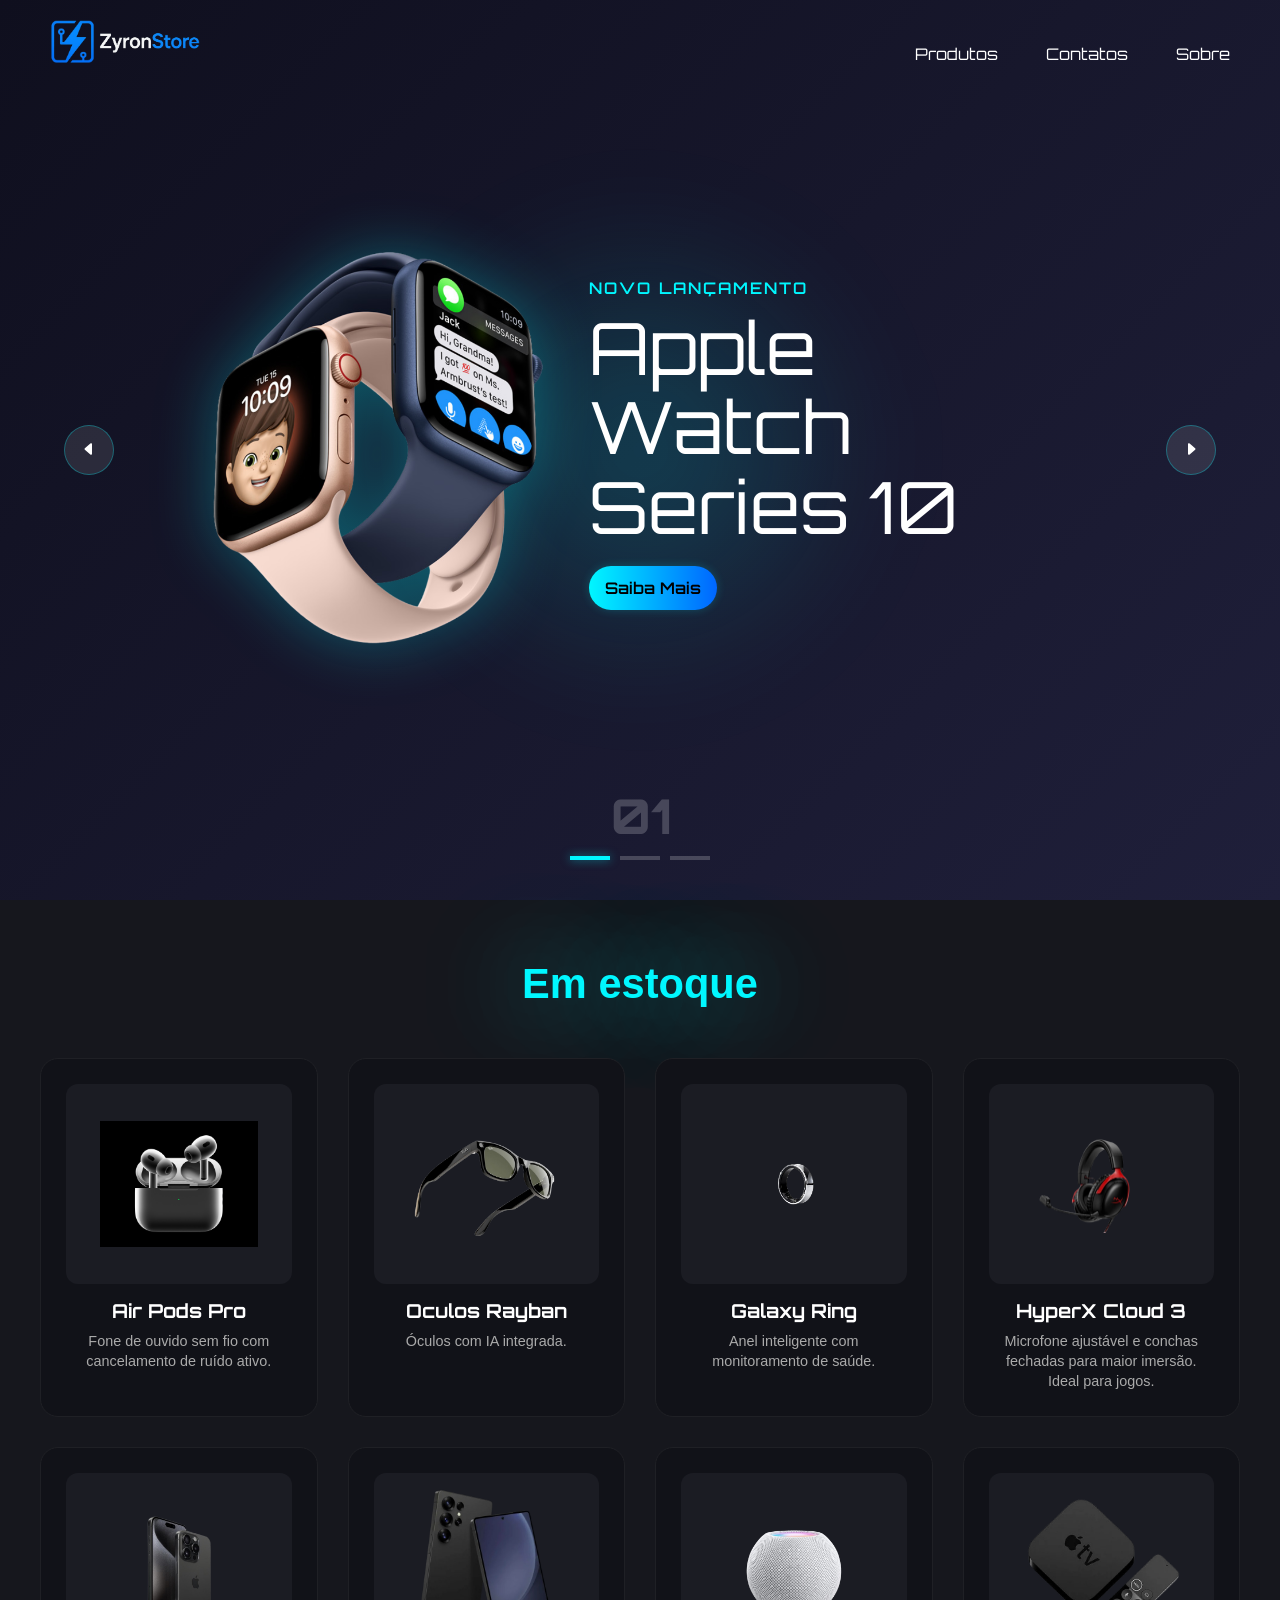
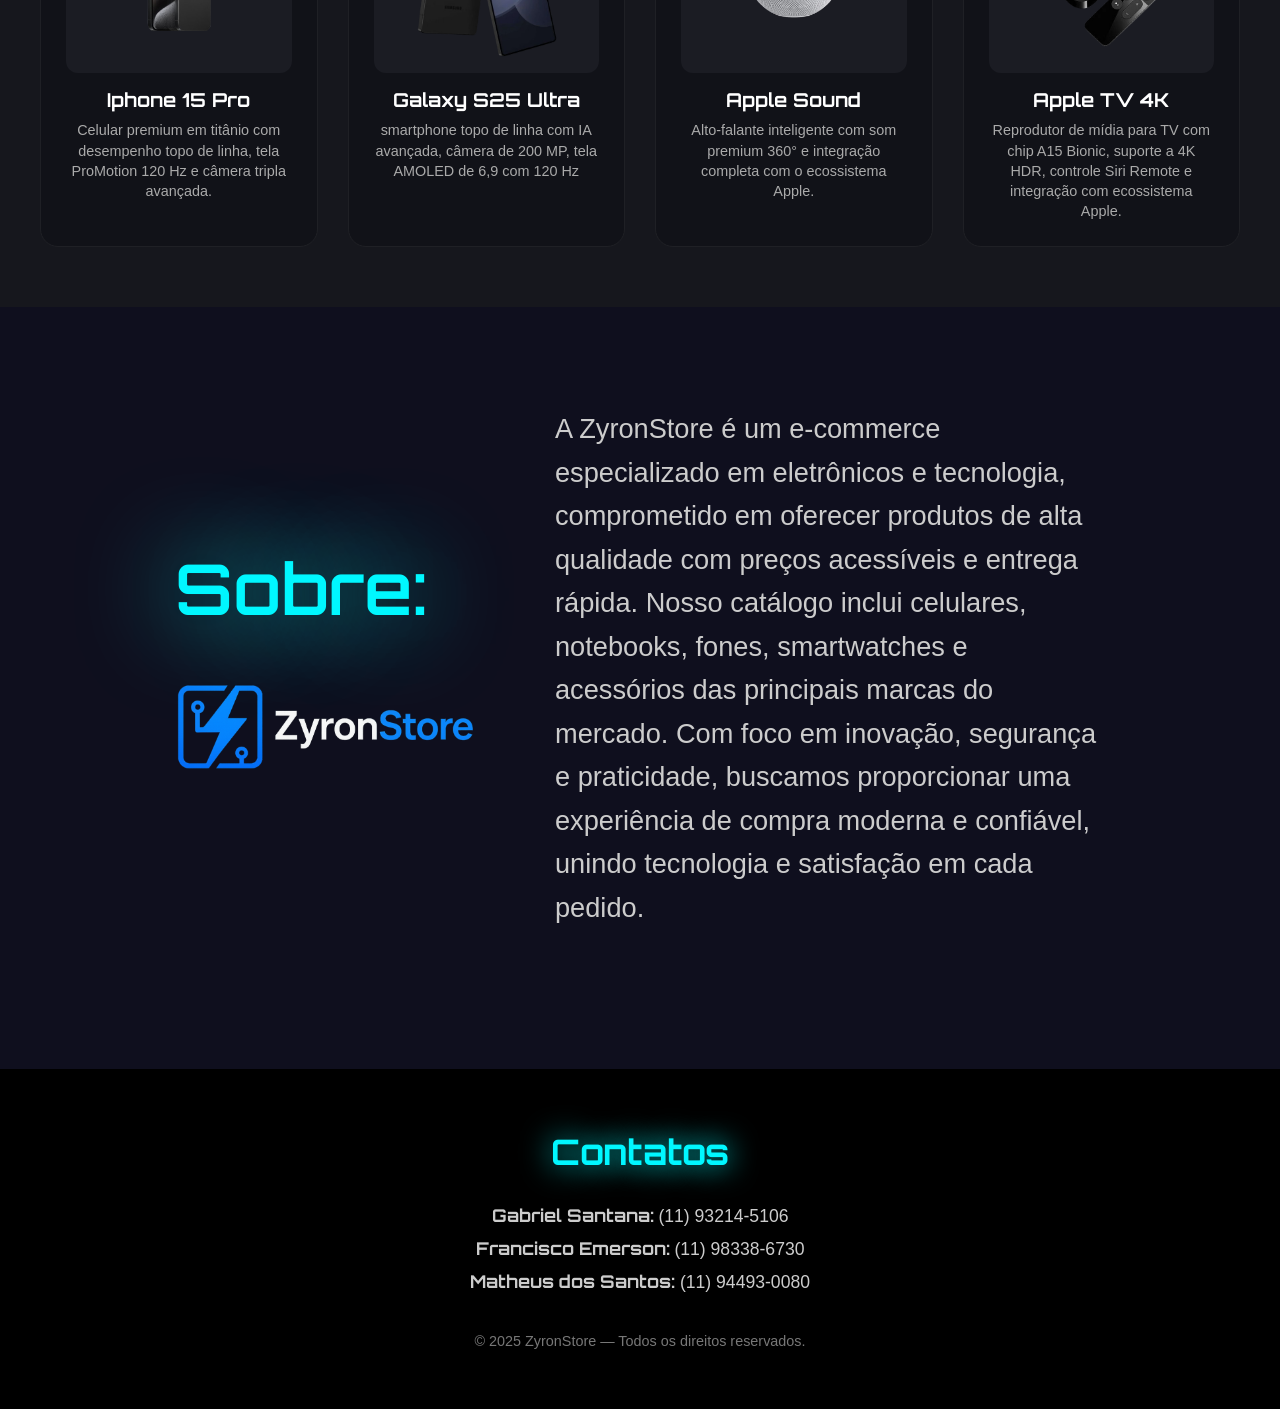
==== commit cb742bb6: "Add files via upload" ====
--- a/index.html
+++ b/index.html
@@ -134,38 +134,38 @@
                     </div>
                     <div class="produto-card">
                         <div class="produto-img">
-                            <img src="/imagens/GalaxyRing.png" alt="Galaxy Ring">
-                        </div>
-                        <h3 class="produto-nome">Galaxy Ring</h3>
-                        <p class="produto-desc">Anel inteligente com monitoramento de saúde.</p>
-                    </div>
-                    <div class="produto-card">
-                        <div class="produto-img">
-                            <img src="/imagens/GalaxyRing.png" alt="Galaxy Ring">
-                        </div>
-                        <h3 class="produto-nome">Galaxy Ring</h3>
-                        <p class="produto-desc">Anel inteligente com monitoramento de saúde.</p>
-                    </div>
-                    <div class="produto-card">
-                        <div class="produto-img">
-                            <img src="/imagens/GalaxyRing.png" alt="Galaxy Ring">
-                        </div>
-                        <h3 class="produto-nome">Galaxy Ring</h3>
-                        <p class="produto-desc">Anel inteligente com monitoramento de saúde.</p>
-                    </div>
-                    <div class="produto-card">
-                        <div class="produto-img">
-                            <img src="/imagens/GalaxyRing.png" alt="Galaxy Ring">
-                        </div>
-                        <h3 class="produto-nome">Galaxy Ring</h3>
-                        <p class="produto-desc">Anel inteligente com monitoramento de saúde.</p>
-                    </div>
-                    <div class="produto-card">
-                        <div class="produto-img">
-                            <img src="/imagens/GalaxyRing.png" alt="Galaxy Ring">
-                        </div>
-                        <h3 class="produto-nome">Galaxy Ring</h3>
-                        <p class="produto-desc">Anel inteligente com monitoramento de saúde.</p>
+                            <img src="./imagens/fone.png" alt="Fone de ouvido">
+                        </div>
+                        <h3 class="produto-nome">HyperX Cloud 3</h3>
+                        <p class="produto-desc">Microfone ajustável e conchas fechadas para maior imersão. Ideal para jogos.</p>
+                    </div>
+                    <div class="produto-card">
+                        <div class="produto-img">
+                            <img src="./imagens/iphone.png" alt="iphone 15 pro">
+                        </div>
+                        <h3 class="produto-nome">Iphone 15 Pro</h3>
+                        <p class="produto-desc">Celular premium em titânio com desempenho topo de linha, tela ProMotion 120 Hz e câmera tripla avançada.</p>
+                    </div>
+                    <div class="produto-card">
+                        <div class="produto-img">
+                            <img src="./imagens/s25.png" alt="Galaxy S25 Ultra">
+                        </div>
+                        <h3 class="produto-nome">Galaxy S25 Ultra</h3>
+                        <p class="produto-desc">smartphone topo de linha com IA avançada, câmera de 200 MP, tela AMOLED de 6,9 com 120 Hz</p>
+                    </div>
+                    <div class="produto-card">
+                        <div class="produto-img">
+                            <img src="./imagens/apple_sound.png" alt="Apple Home Sound">
+                        </div>
+                        <h3 class="produto-nome">Apple Sound</h3>
+                        <p class="produto-desc">Alto-falante inteligente com som premium 360° e integração completa com o ecossistema Apple.</p>
+                    </div>
+                    <div class="produto-card">
+                        <div class="produto-img">
+                            <img src="./imagens/apple_tv.png" alt="Apple TV 4K">
+                        </div>
+                        <h3 class="produto-nome">Apple TV 4K</h3>
+                        <p class="produto-desc">Reprodutor de mídia para TV com chip A15 Bionic, suporte a 4K HDR, controle Siri Remote e integração com ecossistema Apple.</p>
                     </div>
 
 
@@ -173,53 +173,41 @@
             </div>
         </section>
 
-        <section class="vendidos-section">
-            <div class="vendidos-container">
-                <h2 class="vendidos-titulo">Mais Vendidos</h2>
-
-                <div class="vendidos-grid">
-                    <div class="vendidos-card">
-                        <div class="vendidos-img">
-                            <img src="./imagens/fone.png" alt="Hyperx cloud 3">
-                        </div>
-                        <h3 class="vendidos-nome">HyperX Cloud 3</h3>
-                        <p class="vendidos-preco">R$ 999,99</p>
-                    </div>
-
-                    <div class="vendidos-card">
-                        <div class="vendidos-img">
-                            <img src="./imagens/apple_sound.png" alt="apple sound">
-                        </div>
-                        <h3 class="vendidos-nome">Apple Sound</h3>
-                        <p class="vendidos-preco">R$ 999,99</p>
-                    </div>
-
-                    <div class="vendidos-card">
-                        <div class="vendidos-img">
-                            <img src="./imagens/iphone.png" alt="iphone">
-                        </div>
-                        <h3 class="vendidos-nome">Iphone 15 Pro</h3>
-                        <p class="vendidos-preco">R$ 999,99</p>
-                    </div>
+        <section class="sobre-section">
+            <div class="sobre-container">
+                <div class="left">
+                    <h2>Sobre:</h2>
+
+                    <img src="./imagens/logo da zyron.png" alt="Logo ZyronStore" class="logo">
+                </div>
+
+                <div class="right">
+                    <p>
+                        A ZyronStore é um e-commerce especializado em eletrônicos e tecnologia, comprometido em oferecer produtos de alta qualidade com preços acessíveis e entrega rápida. Nosso catálogo inclui celulares, notebooks, fones, smartwatches e acessórios das principais
+                        marcas do mercado. Com foco em inovação, segurança e praticidade, buscamos proporcionar uma experiência de compra moderna e confiável, unindo tecnologia e satisfação em cada pedido.
+
+                    </p>
                 </div>
             </div>
         </section>
-<footer id="contatos" class="footer">
-    <div class="footer-container">
-        <h2 class="footer-title">Contatos</h2>
-
-        <div class="footer-info">
-            <p><strong>Gabriel Santana:</strong> (11) 93214-5106</p>
-            <p><strong>Francisco Emerson:</strong> (11) 98338-6730</p>
-            <p><strong>Matheus dos Santos:</strong> (11) 94493-0080</p>
-        </div>
-
-        <p class="footer-copy">© 2025 ZyronStore — Todos os direitos reservados.</p>
-    </div>
+
+
+        <footer id=" contatos " class="footer ">
+            <div class="footer-container ">
+                <h2 class="footer-title ">Contatos</h2>
+
+                <div class="footer-info ">
+                    <p><strong>Gabriel Santana:</strong> (11) 93214-5106</p>
+                    <p><strong>Francisco Emerson:</strong> (11) 98338-6730</p>
+                    <p><strong>Matheus dos Santos:</strong> (11) 94493-0080</p>
+                </div>
+
+                <p class="footer-copy ">© 2025 ZyronStore — Todos os direitos reservados.</p>
+            </div>
 
     </main>
 </body>
 
-<script src="script.js"></script>
-
-</html>
+<script src="script.js "></script>
+
+</html>
--- a/styles.css
+++ b/styles.css
@@ -13,7 +13,9 @@
     overflow-x: hidden;
 }
 
+
 /* HEADER - corrigido */
+
 header {
     position: fixed;
     top: 0;
@@ -22,7 +24,8 @@
     display: flex;
     justify-content: space-between;
     align-items: center;
-    z-index: 9999; /* garante que header fica sempre clicável */
+    z-index: 9999;
+    /* garante que header fica sempre clicável */
     pointer-events: auto;
     background: transparent;
 }
@@ -59,17 +62,22 @@
     }
 }
 
+
 /* RESOLUÇÃO DO PROBLEMA DE CLIQUE */
+
 .list {
     width: 80%;
     height: 100%;
     margin: 0 auto;
     position: relative;
     z-index: 4;
-    pointer-events: none; /* slide não bloqueia mais o header */
-}
+    pointer-events: none;
+    /* slide não bloqueia mais o header */
+}
+
 
 /* elementos internos continuam clicáveis */
+
 .item,
 .product-img,
 .product-img img,
@@ -273,6 +281,7 @@
     transform: translateY(0);
 }
 
+
 /* ESTOQUE */
 
 .estoque-section {
@@ -349,79 +358,60 @@
     font-family: 'Montserrat', sans-serif;
 }
 
-.vendidos-section {
-    width: 100%;
-    padding: 60px 20px;
-    background: #0f0f1e;
-}
-
-.vendidos-container {
-    max-width: 1200px;
-    margin: 0 auto;
-    text-align: center;
-}
-
-.vendidos-titulo {
-    font-size: 2.6rem;
-    font-weight: 700;
+
+/* SOBRE */
+
+.sobre-section {
+    padding: 100px 0;
+    font-family: 'Montserrat', sans-serif;
+    color: white;
+}
+
+.sobre-container {
+    width: 85%;
+    max-width: 1300px;
+    margin: auto;
+    display: flex;
+    align-items: center;
+    justify-content: center;
+    gap: 80px;
+}
+
+.left {
+    display: flex;
+    flex-direction: column;
+    align-items: flex-start;
+    gap: 2px;
+}
+
+.left h2 {
+    font-size: 70px;
+    font-weight: 600;
+    margin: 0;
     color: #00f7ff;
     margin-bottom: 50px;
     text-shadow: 0 0 100px cyan;
-    font-family: 'Montserrat', sans-serif;
-}
-
-.vendidos-grid {
-    display: grid;
-    grid-template-columns: repeat(auto-fit, minmax(260px, 1fr));
-    gap: 30px;
-}
-
-.vendidos-card {
-    background: #111218;
-    padding: 25px;
-    border-radius: 18px;
-    border: 1px solid #1f2025;
-    transition: 0.3s ease;
-    cursor: pointer;
-}
-
-.vendidos-card:hover {
-    border-color: cyan;
-    transform: translateY(-6px);
-    box-shadow: 0 0 18px cyan;
-}
-
-.vendidos-img {
-    width: 100%;
-    height: 200px;
-    background: #1b1c23;
-    border-radius: 12px;
-    overflow: hidden;
-    display: flex;
-    justify-content: center;
-    align-items: center;
-    margin-bottom: 15px;
-}
-
-.vendidos-img img {
-    width: 70%;
+    font-family: 'orbitron', sans-serif;
+}
+
+.logo {
+    width: 300px;
     height: auto;
-    object-fit: contain;
-}
-
-.vendidos-nome {
-    font-size: 1.2rem;
-    color: #fff;
-    margin-bottom: 8px;
-    font-family: 'Orbitron', sans-serif;
-}
-
-.vendidos-preco {
-    font-size: 0.9rem;
-    color: #aaa;
-    line-height: 1.4;
-    font-family: 'Montserrat', sans-serif;
-}
+    margin-bottom: 20px;
+}
+
+.right {
+    max-width: 550px;
+    font-size: 22px;
+    line-height: 1.6;
+}
+
+.right p {
+    font-size: 1.7rem;
+    font-family: 'Montserrat', sans-serif;
+    color: #ccc;
+}
+
 
 /* FOOTER */
 
@@ -457,4 +447,4 @@
     font-size: 0.9rem;
     color: #777;
     font-family: 'Montserrat', sans-serif;
-}
+}
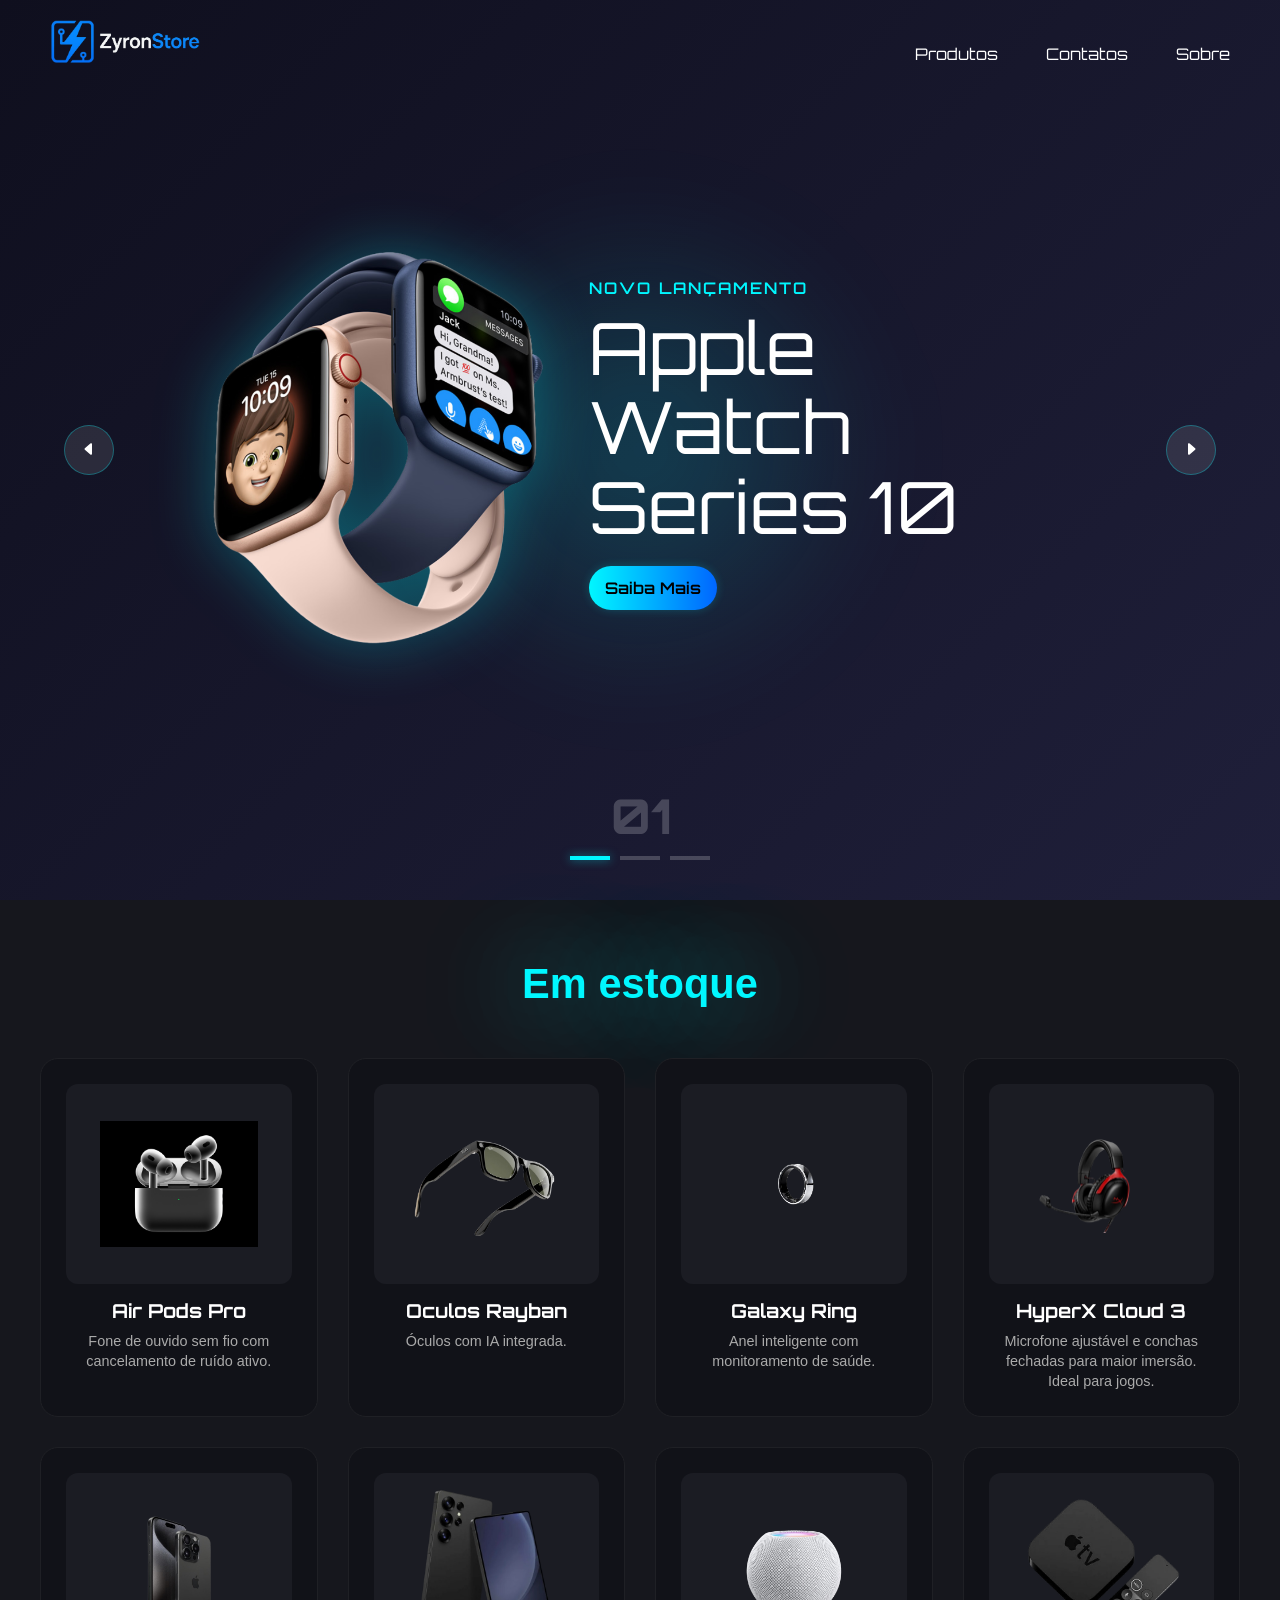
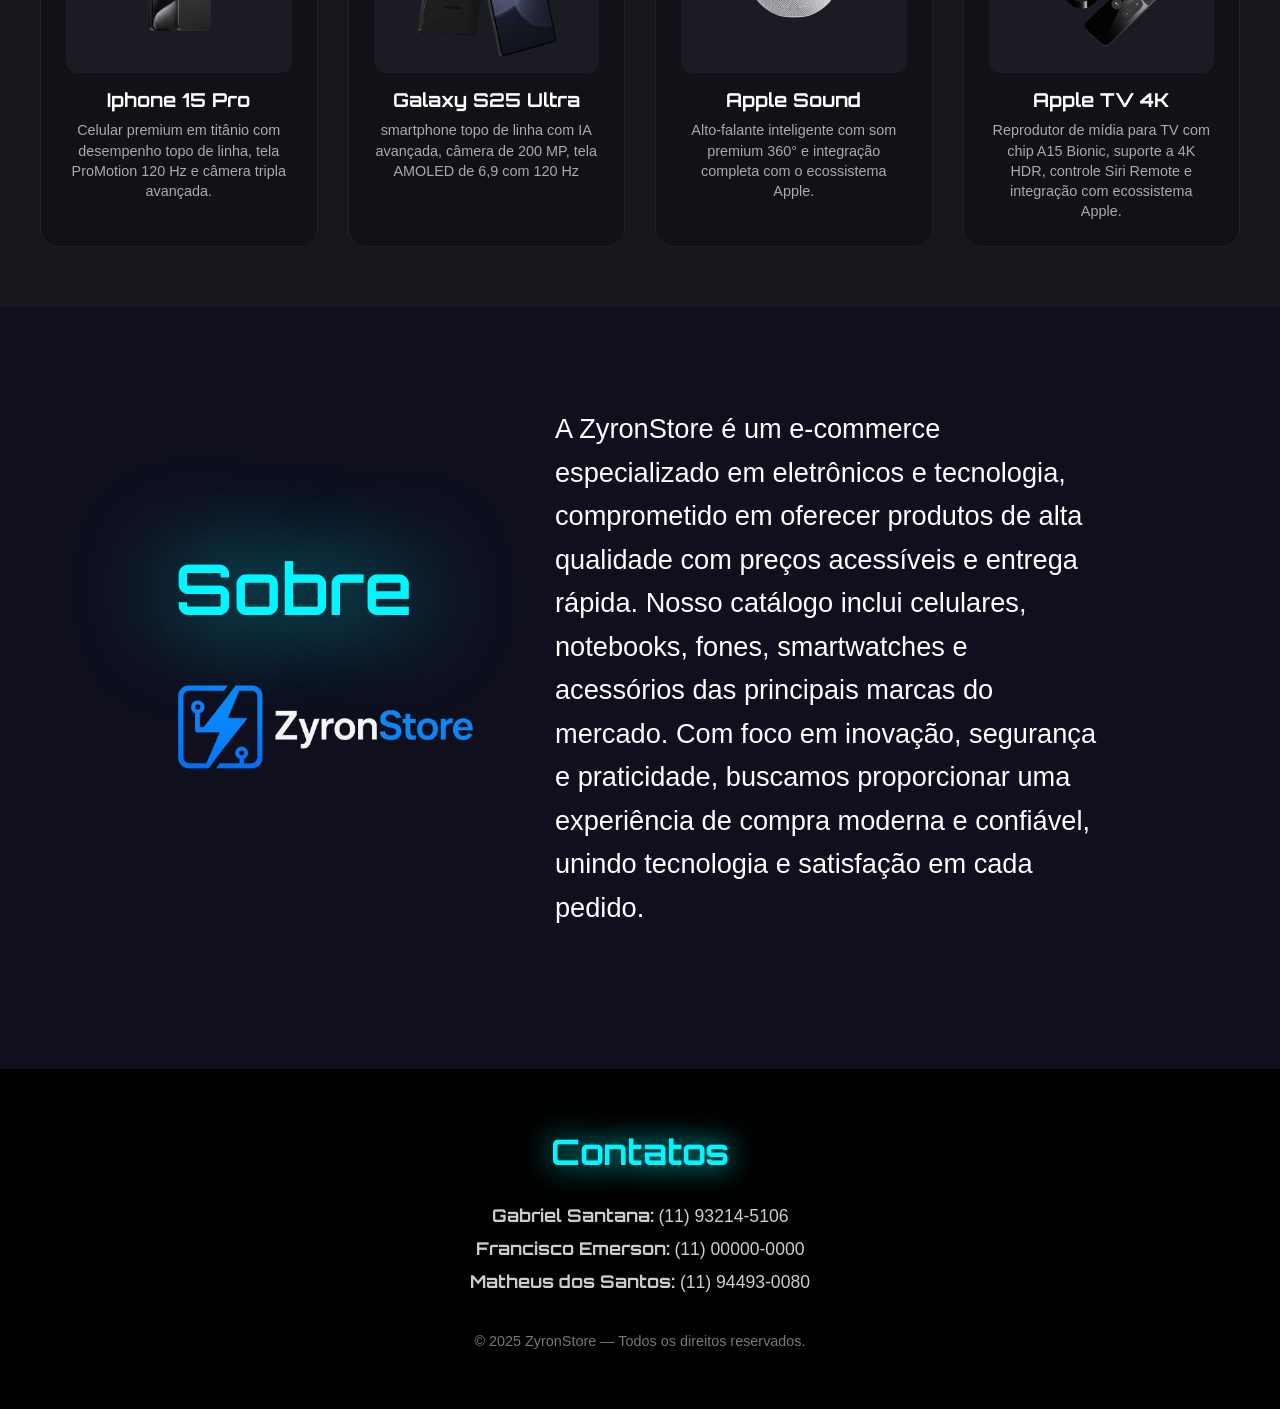
==== commit 21c1280f: "Add files via upload" ====
--- a/index.html
+++ b/index.html
@@ -20,7 +20,7 @@
             <ul>
                 <li id="btn-produtos">Produtos</li>
                 <li id="btn-contatos">Contatos</li>
-                <li>Sobre</li>
+                <li id="btn-sobre">Sobre</li>
             </ul>
         </nav>
     </header>
@@ -39,7 +39,8 @@
                     <button class="btn">Saiba Mais </button>
 
                     <div class="description" aria-hidden="true">
-                        O AppleWatch Series 10 é o companheiro ideal para quem busca unir estilo, função e tecnologia no pulso.
+                        O AppleWatch Series 10 é o companheiro ideal para quem busca unir estilo, função e tecnologia no
+                        pulso.
                     </div>
                 </div>
             </div>
@@ -137,35 +138,40 @@
                             <img src="./imagens/fone.png" alt="Fone de ouvido">
                         </div>
                         <h3 class="produto-nome">HyperX Cloud 3</h3>
-                        <p class="produto-desc">Microfone ajustável e conchas fechadas para maior imersão. Ideal para jogos.</p>
+                        <p class="produto-desc">Microfone ajustável e conchas fechadas para maior imersão. Ideal para
+                            jogos.</p>
                     </div>
                     <div class="produto-card">
                         <div class="produto-img">
                             <img src="./imagens/iphone.png" alt="iphone 15 pro">
                         </div>
                         <h3 class="produto-nome">Iphone 15 Pro</h3>
-                        <p class="produto-desc">Celular premium em titânio com desempenho topo de linha, tela ProMotion 120 Hz e câmera tripla avançada.</p>
+                        <p class="produto-desc">Celular premium em titânio com desempenho topo de linha, tela ProMotion
+                            120 Hz e câmera tripla avançada.</p>
                     </div>
                     <div class="produto-card">
                         <div class="produto-img">
                             <img src="./imagens/s25.png" alt="Galaxy S25 Ultra">
                         </div>
                         <h3 class="produto-nome">Galaxy S25 Ultra</h3>
-                        <p class="produto-desc">smartphone topo de linha com IA avançada, câmera de 200 MP, tela AMOLED de 6,9 com 120 Hz</p>
+                        <p class="produto-desc">smartphone topo de linha com IA avançada, câmera de 200 MP, tela AMOLED
+                            de 6,9 com 120 Hz</p>
                     </div>
                     <div class="produto-card">
                         <div class="produto-img">
                             <img src="./imagens/apple_sound.png" alt="Apple Home Sound">
                         </div>
                         <h3 class="produto-nome">Apple Sound</h3>
-                        <p class="produto-desc">Alto-falante inteligente com som premium 360° e integração completa com o ecossistema Apple.</p>
+                        <p class="produto-desc">Alto-falante inteligente com som premium 360° e integração completa com
+                            o ecossistema Apple.</p>
                     </div>
                     <div class="produto-card">
                         <div class="produto-img">
                             <img src="./imagens/apple_tv.png" alt="Apple TV 4K">
                         </div>
                         <h3 class="produto-nome">Apple TV 4K</h3>
-                        <p class="produto-desc">Reprodutor de mídia para TV com chip A15 Bionic, suporte a 4K HDR, controle Siri Remote e integração com ecossistema Apple.</p>
+                        <p class="produto-desc">Reprodutor de mídia para TV com chip A15 Bionic, suporte a 4K HDR,
+                            controle Siri Remote e integração com ecossistema Apple.</p>
                     </div>
 
 
@@ -173,38 +179,39 @@
             </div>
         </section>
 
-        <section class="sobre-section">
+        <section id="sobre" class="sobre-section">
             <div class="sobre-container">
                 <div class="left">
-                    <h2>Sobre:</h2>
+                    <h2>Sobre</h2>
 
                     <img src="./imagens/logo da zyron.png" alt="Logo ZyronStore" class="logo">
                 </div>
 
                 <div class="right">
                     <p>
-                        A ZyronStore é um e-commerce especializado em eletrônicos e tecnologia, comprometido em oferecer produtos de alta qualidade com preços acessíveis e entrega rápida. Nosso catálogo inclui celulares, notebooks, fones, smartwatches e acessórios das principais
-                        marcas do mercado. Com foco em inovação, segurança e praticidade, buscamos proporcionar uma experiência de compra moderna e confiável, unindo tecnologia e satisfação em cada pedido.
-
+                        A ZyronStore é um e-commerce especializado em eletrônicos e tecnologia, comprometido em oferecer
+                        produtos de alta qualidade com preços acessíveis e entrega rápida. Nosso catálogo inclui
+                        celulares, notebooks, fones, smartwatches e acessórios das principais
+                        marcas do mercado. Com foco em inovação, segurança e praticidade, buscamos proporcionar uma
+                        experiência de compra moderna e confiável, unindo tecnologia e satisfação em cada pedido.
                     </p>
                 </div>
             </div>
         </section>
 
 
-        <footer id=" contatos " class="footer ">
-            <div class="footer-container ">
-                <h2 class="footer-title ">Contatos</h2>
-
-                <div class="footer-info ">
+        <footer id="contatos" class="footer">
+            <div class="footer-container">
+                <h2 class="footer-title">Contatos</h2>
+
+                <div class="footer-info">
                     <p><strong>Gabriel Santana:</strong> (11) 93214-5106</p>
-                    <p><strong>Francisco Emerson:</strong> (11) 98338-6730</p>
+                    <p><strong>Francisco Emerson:</strong> (11) 00000-0000</p>
                     <p><strong>Matheus dos Santos:</strong> (11) 94493-0080</p>
                 </div>
 
-                <p class="footer-copy ">© 2025 ZyronStore — Todos os direitos reservados.</p>
-            </div>
-
+                <p class="footer-copy">© 2025 ZyronStore — Todos os direitos reservados.</p>
+            </div>
     </main>
 </body>
 
--- a/styles.css
+++ b/styles.css
@@ -409,7 +409,7 @@
 .right p {
     font-size: 1.7rem;
     font-family: 'Montserrat', sans-serif;
-    color: #ccc;
+    color: #ffffff;
 }
 
 
@@ -447,4 +447,5 @@
     font-size: 0.9rem;
     color: #777;
     font-family: 'Montserrat', sans-serif;
-}+}
+
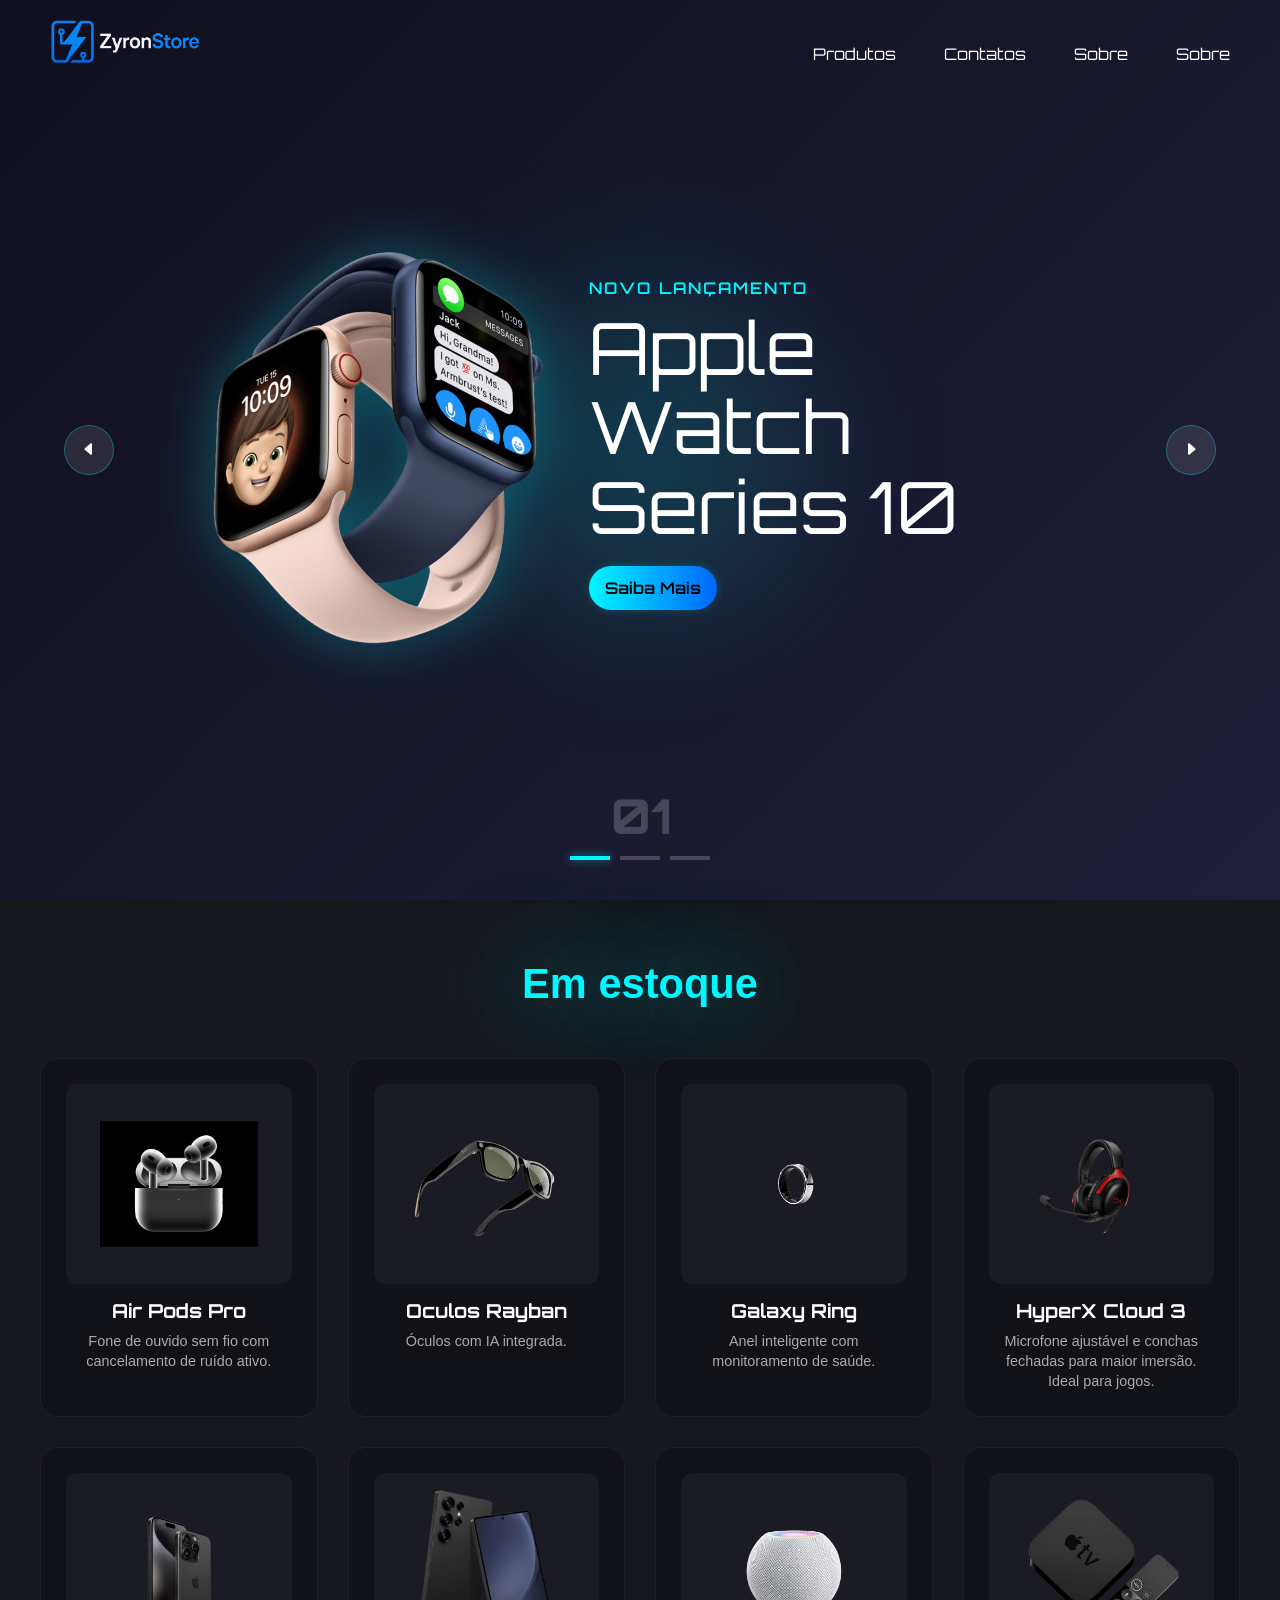
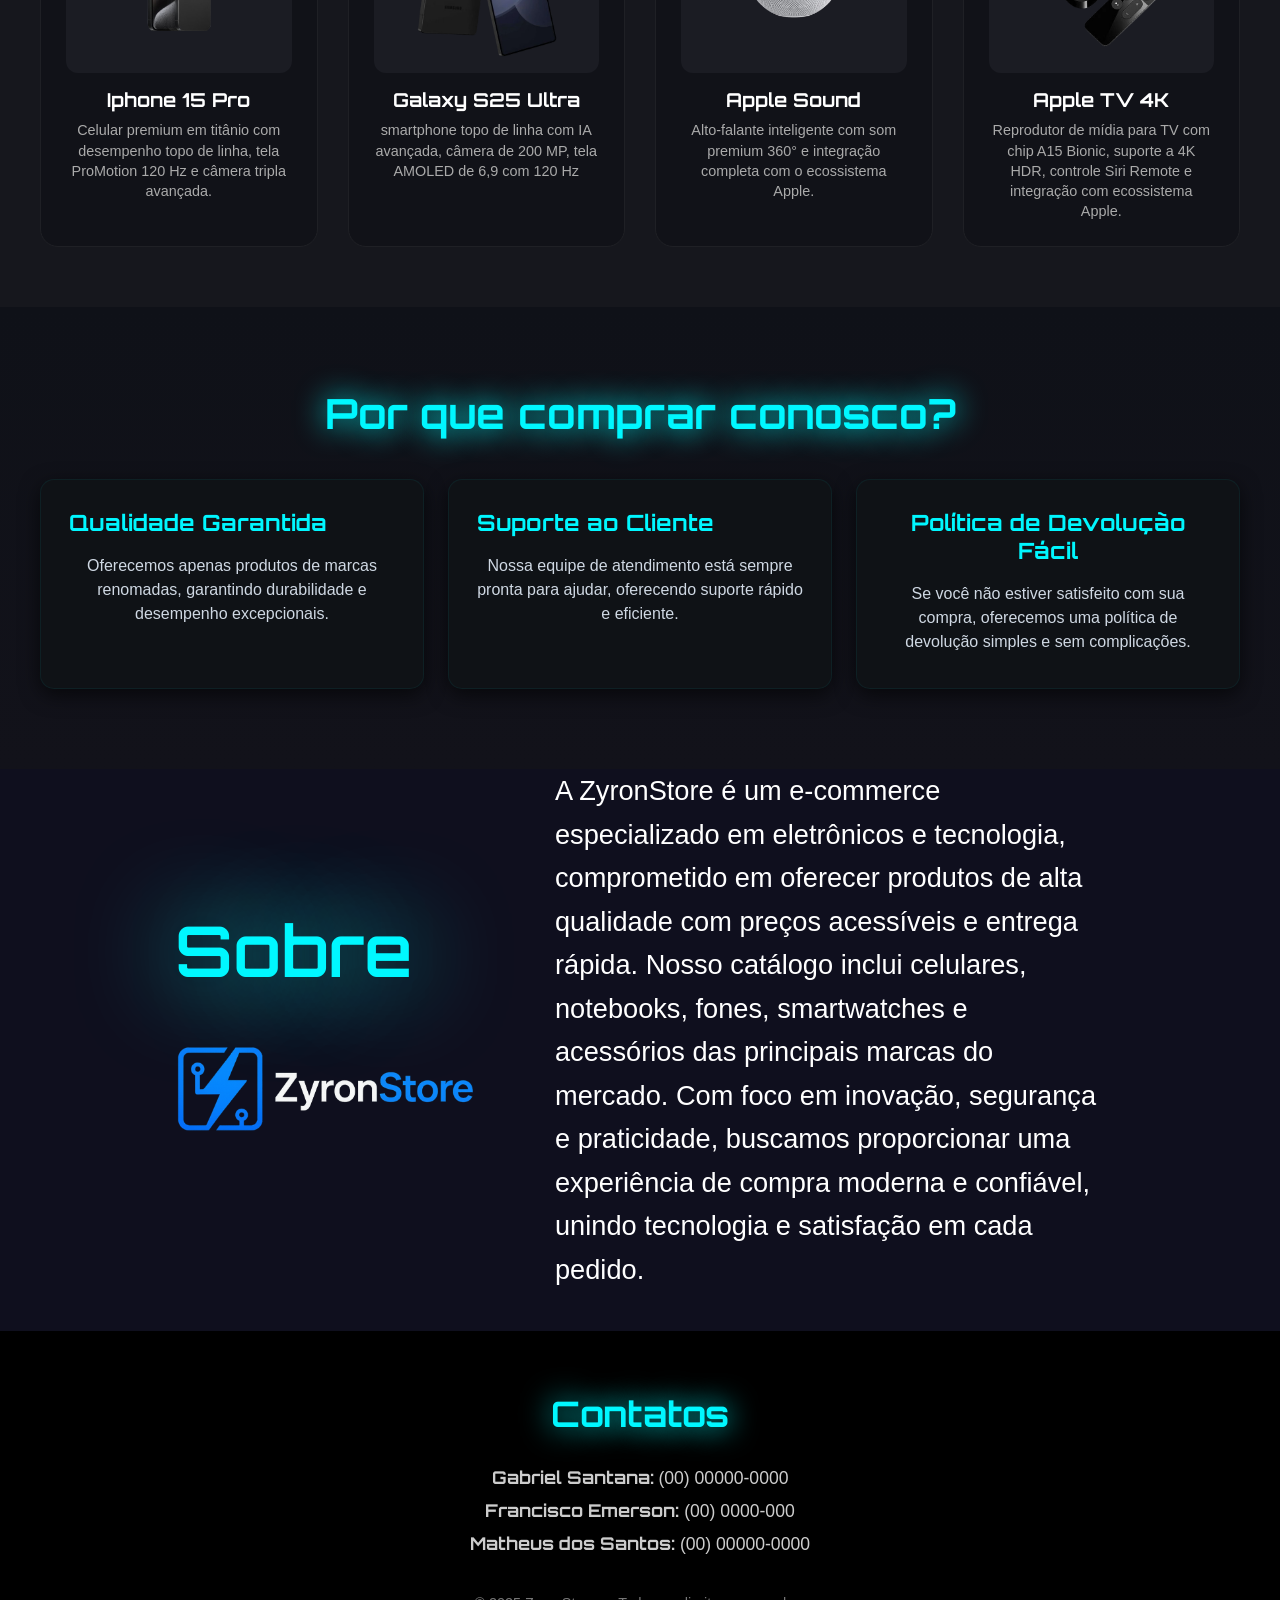
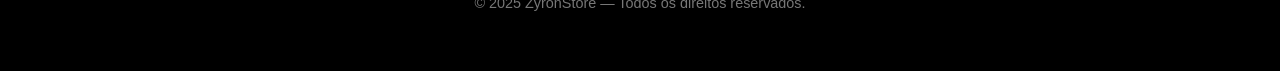
==== commit af99bb2d: "Pagina da loja" ====
--- a/index.html
+++ b/index.html
@@ -20,6 +20,7 @@
             <ul>
                 <li id="btn-produtos">Produtos</li>
                 <li id="btn-contatos">Contatos</li>
+                <li>Sobre</li>
                 <li id="btn-sobre">Sobre</li>
             </ul>
         </nav>
@@ -39,8 +40,7 @@
                     <button class="btn">Saiba Mais </button>
 
                     <div class="description" aria-hidden="true">
-                        O AppleWatch Series 10 é o companheiro ideal para quem busca unir estilo, função e tecnologia no
-                        pulso.
+                        O AppleWatch Series 10 é o companheiro ideal para quem busca unir estilo, função e tecnologia no pulso.
                     </div>
                 </div>
             </div>
@@ -138,40 +138,35 @@
                             <img src="./imagens/fone.png" alt="Fone de ouvido">
                         </div>
                         <h3 class="produto-nome">HyperX Cloud 3</h3>
-                        <p class="produto-desc">Microfone ajustável e conchas fechadas para maior imersão. Ideal para
-                            jogos.</p>
+                        <p class="produto-desc">Microfone ajustável e conchas fechadas para maior imersão. Ideal para jogos.</p>
                     </div>
                     <div class="produto-card">
                         <div class="produto-img">
                             <img src="./imagens/iphone.png" alt="iphone 15 pro">
                         </div>
                         <h3 class="produto-nome">Iphone 15 Pro</h3>
-                        <p class="produto-desc">Celular premium em titânio com desempenho topo de linha, tela ProMotion
-                            120 Hz e câmera tripla avançada.</p>
+                        <p class="produto-desc">Celular premium em titânio com desempenho topo de linha, tela ProMotion 120 Hz e câmera tripla avançada.</p>
                     </div>
                     <div class="produto-card">
                         <div class="produto-img">
                             <img src="./imagens/s25.png" alt="Galaxy S25 Ultra">
                         </div>
                         <h3 class="produto-nome">Galaxy S25 Ultra</h3>
-                        <p class="produto-desc">smartphone topo de linha com IA avançada, câmera de 200 MP, tela AMOLED
-                            de 6,9 com 120 Hz</p>
+                        <p class="produto-desc">smartphone topo de linha com IA avançada, câmera de 200 MP, tela AMOLED de 6,9 com 120 Hz</p>
                     </div>
                     <div class="produto-card">
                         <div class="produto-img">
                             <img src="./imagens/apple_sound.png" alt="Apple Home Sound">
                         </div>
                         <h3 class="produto-nome">Apple Sound</h3>
-                        <p class="produto-desc">Alto-falante inteligente com som premium 360° e integração completa com
-                            o ecossistema Apple.</p>
+                        <p class="produto-desc">Alto-falante inteligente com som premium 360° e integração completa com o ecossistema Apple.</p>
                     </div>
                     <div class="produto-card">
                         <div class="produto-img">
                             <img src="./imagens/apple_tv.png" alt="Apple TV 4K">
                         </div>
                         <h3 class="produto-nome">Apple TV 4K</h3>
-                        <p class="produto-desc">Reprodutor de mídia para TV com chip A15 Bionic, suporte a 4K HDR,
-                            controle Siri Remote e integração com ecossistema Apple.</p>
+                        <p class="produto-desc">Reprodutor de mídia para TV com chip A15 Bionic, suporte a 4K HDR, controle Siri Remote e integração com ecossistema Apple.</p>
                     </div>
 
 
@@ -179,7 +174,32 @@
             </div>
         </section>
 
-        <section id="sobre" class="sobre-section">
+        <Section class="Porque-section">
+            <div class="Porque-container">
+                <h2 class="Porque-title">Por que comprar conosco?</h2>
+
+                <div class="Porque-grid">
+
+                    <div class="Porque-card">
+                        <h3 class="Porque-nome">Qualidade Garantida</h3>
+                        <p class="Porque-desc">Oferecemos apenas produtos de marcas renomadas, garantindo durabilidade e desempenho excepcionais.</p>
+                    </div>
+
+                    <div class="Porque-card">
+                        <h3 class="Porque-nome">Suporte ao Cliente</h3>
+                        <p class="Porque-desc">Nossa equipe de atendimento está sempre pronta para ajudar, oferecendo suporte rápido e eficiente.</p>
+                    </div>
+
+                    <div class="Porque-card">
+                        <h3 class="Porque-nome">Política de Devolução Fácil</h3>
+                        <p class="Porque-desc">Se você não estiver satisfeito com sua compra, oferecemos uma política de devolução simples e sem complicações.</p>
+                    </div>
+
+                </div>
+            </div>
+        </Section>
+
+        <section id="sobre" class="sobre-container"></section>
             <div class="sobre-container">
                 <div class="left">
                     <h2>Sobre</h2>
@@ -189,32 +209,29 @@
 
                 <div class="right">
                     <p>
-                        A ZyronStore é um e-commerce especializado em eletrônicos e tecnologia, comprometido em oferecer
-                        produtos de alta qualidade com preços acessíveis e entrega rápida. Nosso catálogo inclui
-                        celulares, notebooks, fones, smartwatches e acessórios das principais
-                        marcas do mercado. Com foco em inovação, segurança e praticidade, buscamos proporcionar uma
-                        experiência de compra moderna e confiável, unindo tecnologia e satisfação em cada pedido.
+                        A ZyronStore é um e-commerce especializado em eletrônicos e tecnologia, comprometido em oferecer produtos de alta qualidade com preços acessíveis e entrega rápida. Nosso catálogo inclui celulares, notebooks, fones, smartwatches e acessórios das principais
+                        marcas do mercado. Com foco em inovação, segurança e praticidade, buscamos proporcionar uma experiência de compra moderna e confiável, unindo tecnologia e satisfação em cada pedido.
+
                     </p>
                 </div>
             </div>
         </section>
 
 
-        <footer id="contatos" class="footer">
-            <div class="footer-container">
-                <h2 class="footer-title">Contatos</h2>
-
-                <div class="footer-info">
-                    <p><strong>Gabriel Santana:</strong> (11) 93214-5106</p>
-                    <p><strong>Francisco Emerson:</strong> (11) 00000-0000</p>
-                    <p><strong>Matheus dos Santos:</strong> (11) 94493-0080</p>
-                </div>
-
-                <p class="footer-copy">© 2025 ZyronStore — Todos os direitos reservados.</p>
-            </div>
+        <footer id=" contatos " class="footer ">
+            <div class="footer-container ">
+                <h2 class="footer-title ">Contatos</h2>
+
+                <div class="footer-info ">
+                    <p><strong>Gabriel Santana:</strong> (00) 00000-0000</p>
+                    <p><strong>Francisco Emerson:</strong> (00) 0000-000</p>
+                    <p><strong>Matheus dos Santos:</strong> (00) 00000-0000</p>
+                </div>
+
+                <p class="footer-copy ">© 2025 ZyronStore — Todos os direitos reservados.</p>
+            </div>
+
     </main>
 </body>
-
-<script src="script.js "></script>
-
-</html>+    <script src="script.js "></script>
+</html>
--- a/styles.css
+++ b/styles.css
@@ -412,6 +412,84 @@
     color: #ffffff;
 }
 
+.Porque-section {
+    padding: 80px 20px;
+    background: linear-gradient(180deg, #0f1118 0%, #12121a 100%);
+    color: #fff;
+}
+
+.Porque-container {
+    max-width: 1200px;
+    margin: 0 auto;
+    text-align: center;
+}
+
+.Porque-title {
+    font-size: 2.6rem;
+    color: #00f7ff;
+    margin-bottom: 40px;
+    text-shadow: 0 0 30px cyan;
+    font-family: 'Orbitron', sans-serif;
+}
+
+.Porque-grid {
+    display: grid;
+    grid-template-columns: repeat(3, 1fr);
+    gap: 24px;
+    align-items: stretch;
+}
+
+.Porque-card {
+    background: #0f1216;
+    border: 1px solid rgba(0,247,255,0.06);
+    padding: 28px;
+    border-radius: 14px;
+    box-shadow: 0 6px 20px rgba(0,0,0,0.6);
+    transition: transform .25s ease, box-shadow .25s ease, border-color .25s ease;
+    display: flex;
+    flex-direction: column;
+    gap: 12px;
+    align-items: flex-start;
+}
+
+.Porque-card:hover {
+    transform: translateY(-8px);
+    border-color: rgba(0,247,255,0.2);
+    box-shadow: 0 12px 36px rgba(0,247,255,0.08);
+}
+
+.Porque-nome {
+    font-size: 1.4rem;
+    color: #00f7ff;
+    font-weight: 700;
+    margin-bottom: 6px;
+    font-family: 'Orbitron', sans-serif;
+}
+
+.Porque-desc {
+    color: #cfd8e3;
+    font-size: 1rem;
+    line-height: 1.5;
+    font-family: 'Montserrat', sans-serif;
+    margin-bottom: 6px;
+}
+
+
+/* responsivo */
+@media (max-width: 900px) {
+    .Porque-grid {
+        grid-template-columns: repeat(2, 1fr);
+    }
+}
+
+@media (max-width: 600px) {
+    .Porque-grid {
+        grid-template-columns: 1fr;
+    }
+    .Porque-container { padding: 0 12px; }
+    .Porque-title { font-size: 2rem; }
+}
+
 
 /* FOOTER */
 
@@ -448,4 +526,3 @@
     color: #777;
     font-family: 'Montserrat', sans-serif;
 }
-
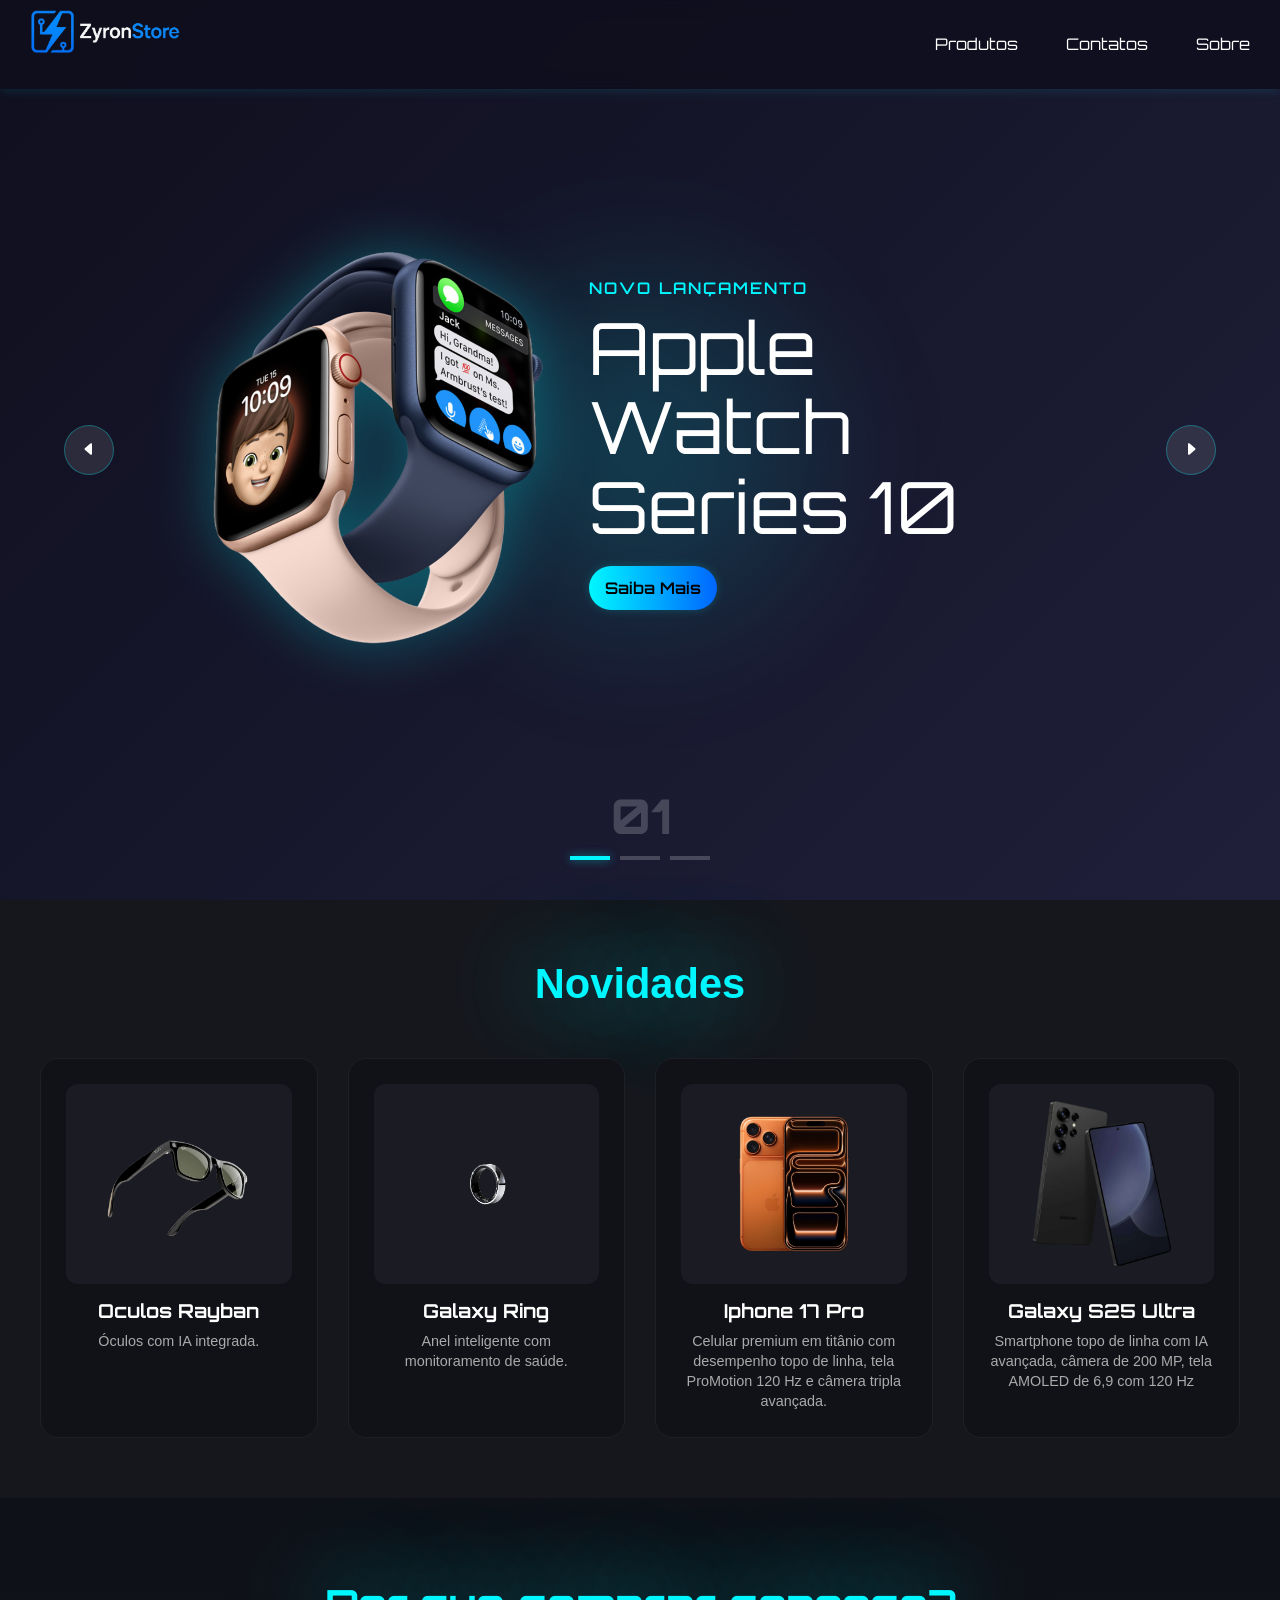
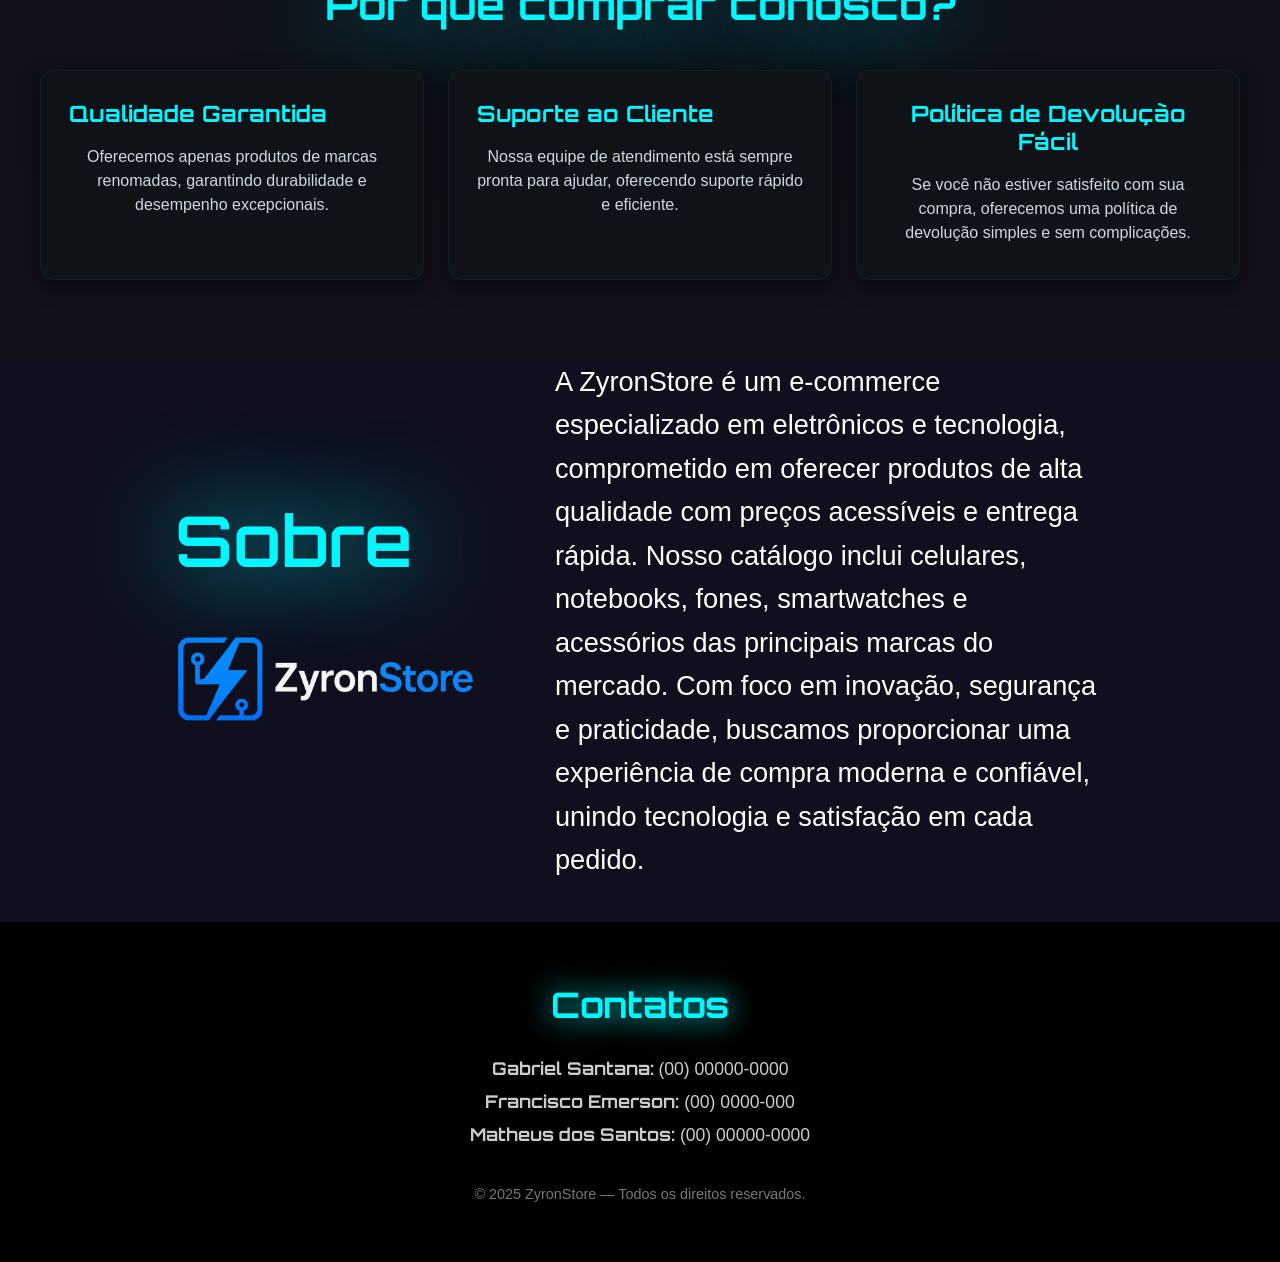
==== commit 708908f4: "atualizações" ====
--- a/index.html
+++ b/index.html
@@ -20,7 +20,6 @@
             <ul>
                 <li id="btn-produtos">Produtos</li>
                 <li id="btn-contatos">Contatos</li>
-                <li>Sobre</li>
                 <li id="btn-sobre">Sobre</li>
             </ul>
         </nav>
@@ -106,71 +105,44 @@
         <section id="estoque" class="estoque-section">
             <div class="estoque-container">
 
-                <h2 class="estoque-title">Em estoque</h2>
-
+                <h2 class="estoque-title">Novidades</h2>
                 <div class="estoque-grid">
 
-                    <div class="produto-card">
-                        <div class="produto-img">
-                            <img src="/imagens/AirPodsPro.jpg" alt="Air Pods Pro">
-                        </div>
-                        <h3 class="produto-nome">Air Pods Pro</h3>
-                        <p class="produto-desc">Fone de ouvido sem fio com cancelamento de ruído ativo.</p>
-                    </div>
-
-                    <div class="produto-card">
+                    <a href="loja.html" class="produto-card">
                         <div class="produto-img">
                             <img src="/imagens/RayBan.png" alt="Oculos Rayban">
                         </div>
                         <h3 class="produto-nome">Oculos Rayban</h3>
                         <p class="produto-desc">Óculos com IA integrada.</p>
-                    </div>
-
-                    <div class="produto-card">
+                    </a>
+
+                    <a href="loja.html" class="produto-card">
                         <div class="produto-img">
                             <img src="/imagens/GalaxyRing.png" alt="Galaxy Ring">
                         </div>
                         <h3 class="produto-nome">Galaxy Ring</h3>
                         <p class="produto-desc">Anel inteligente com monitoramento de saúde.</p>
-                    </div>
-                    <div class="produto-card">
-                        <div class="produto-img">
-                            <img src="./imagens/fone.png" alt="Fone de ouvido">
-                        </div>
-                        <h3 class="produto-nome">HyperX Cloud 3</h3>
-                        <p class="produto-desc">Microfone ajustável e conchas fechadas para maior imersão. Ideal para jogos.</p>
-                    </div>
-                    <div class="produto-card">
-                        <div class="produto-img">
-                            <img src="./imagens/iphone.png" alt="iphone 15 pro">
-                        </div>
-                        <h3 class="produto-nome">Iphone 15 Pro</h3>
+                    </a>
+
+                    <a href="loja.html" class="produto-card">
+                        <div class="produto-img">
+                            <img src="./imagens/iPhone-17.png" alt="iphone 17 pro">
+                        </div>
+                        <h3 class="produto-nome">Iphone 17 Pro</h3>
                         <p class="produto-desc">Celular premium em titânio com desempenho topo de linha, tela ProMotion 120 Hz e câmera tripla avançada.</p>
-                    </div>
-                    <div class="produto-card">
+                    </a>
+
+                    <a href="loja.html" class="produto-card">
                         <div class="produto-img">
                             <img src="./imagens/s25.png" alt="Galaxy S25 Ultra">
                         </div>
                         <h3 class="produto-nome">Galaxy S25 Ultra</h3>
-                        <p class="produto-desc">smartphone topo de linha com IA avançada, câmera de 200 MP, tela AMOLED de 6,9 com 120 Hz</p>
-                    </div>
-                    <div class="produto-card">
-                        <div class="produto-img">
-                            <img src="./imagens/apple_sound.png" alt="Apple Home Sound">
-                        </div>
-                        <h3 class="produto-nome">Apple Sound</h3>
-                        <p class="produto-desc">Alto-falante inteligente com som premium 360° e integração completa com o ecossistema Apple.</p>
-                    </div>
-                    <div class="produto-card">
-                        <div class="produto-img">
-                            <img src="./imagens/apple_tv.png" alt="Apple TV 4K">
-                        </div>
-                        <h3 class="produto-nome">Apple TV 4K</h3>
-                        <p class="produto-desc">Reprodutor de mídia para TV com chip A15 Bionic, suporte a 4K HDR, controle Siri Remote e integração com ecossistema Apple.</p>
-                    </div>
-
-
-                </div>
+                        <p class="produto-desc">Smartphone topo de linha com IA avançada, câmera de 200 MP, tela AMOLED de 6,9 com 120 Hz</p>
+                    </a>
+
+                </div>
+
+        </div>
             </div>
         </section>
 
--- a/styles.css
+++ b/styles.css
@@ -14,20 +14,19 @@
 }
 
 
-/* HEADER - corrigido */
-
 header {
     position: fixed;
     top: 0;
     width: 100%;
-    padding: 20px 50px;
+    padding: 10px 30px;
     display: flex;
     justify-content: space-between;
     align-items: center;
-    z-index: 9999;
-    /* garante que header fica sempre clicável */
+    z-index: 9;
     pointer-events: auto;
-    background: transparent;
+   background: rgba(15, 15, 30, 0.85);
+    backdrop-filter: blur(10px);
+    box-shadow: 0 2px 10px rgba(0, 247, 255, 0.12);
 }
 
 .container {
@@ -63,7 +62,6 @@
 }
 
 
-/* RESOLUÇÃO DO PROBLEMA DE CLIQUE */
 
 .list {
     width: 80%;
@@ -72,11 +70,7 @@
     position: relative;
     z-index: 4;
     pointer-events: none;
-    /* slide não bloqueia mais o header */
-}
-
-
-/* elementos internos continuam clicáveis */
+}
 
 .item,
 .product-img,
@@ -282,8 +276,6 @@
 }
 
 
-/* ESTOQUE */
-
 .estoque-section {
     width: 100%;
     padding: 60px 20px;
@@ -307,17 +299,38 @@
 
 .estoque-grid {
     display: grid;
-    grid-template-columns: repeat(auto-fit, minmax(260px, 1fr));
+    grid-template-columns: repeat(4, 1fr);
     gap: 30px;
+    justify-items: stretch;
+    align-items: stretch;
+    margin: 0 auto;
+    width: 100%;
+}
+
+@media (max-width: 900px) {
+    .estoque-grid {
+        grid-template-columns: repeat(2, 1fr);
+    }
+}
+@media (max-width: 600px) {
+    .estoque-grid {
+        grid-template-columns: 1fr;
+    }
 }
 
 .produto-card {
+    display: flex;
+    flex-direction: column;
     background: #111218;
     padding: 25px;
     border-radius: 18px;
     border: 1px solid #1f2025;
     transition: 0.3s ease;
     cursor: pointer;
+    height: 100%;
+    box-sizing: border-box;
+    text-decoration: none;
+    color: inherit;
 }
 
 .produto-card:hover {
@@ -428,7 +441,7 @@
     font-size: 2.6rem;
     color: #00f7ff;
     margin-bottom: 40px;
-    text-shadow: 0 0 30px cyan;
+    text-shadow: 0 0 100px cyan;
     font-family: 'Orbitron', sans-serif;
 }
 
